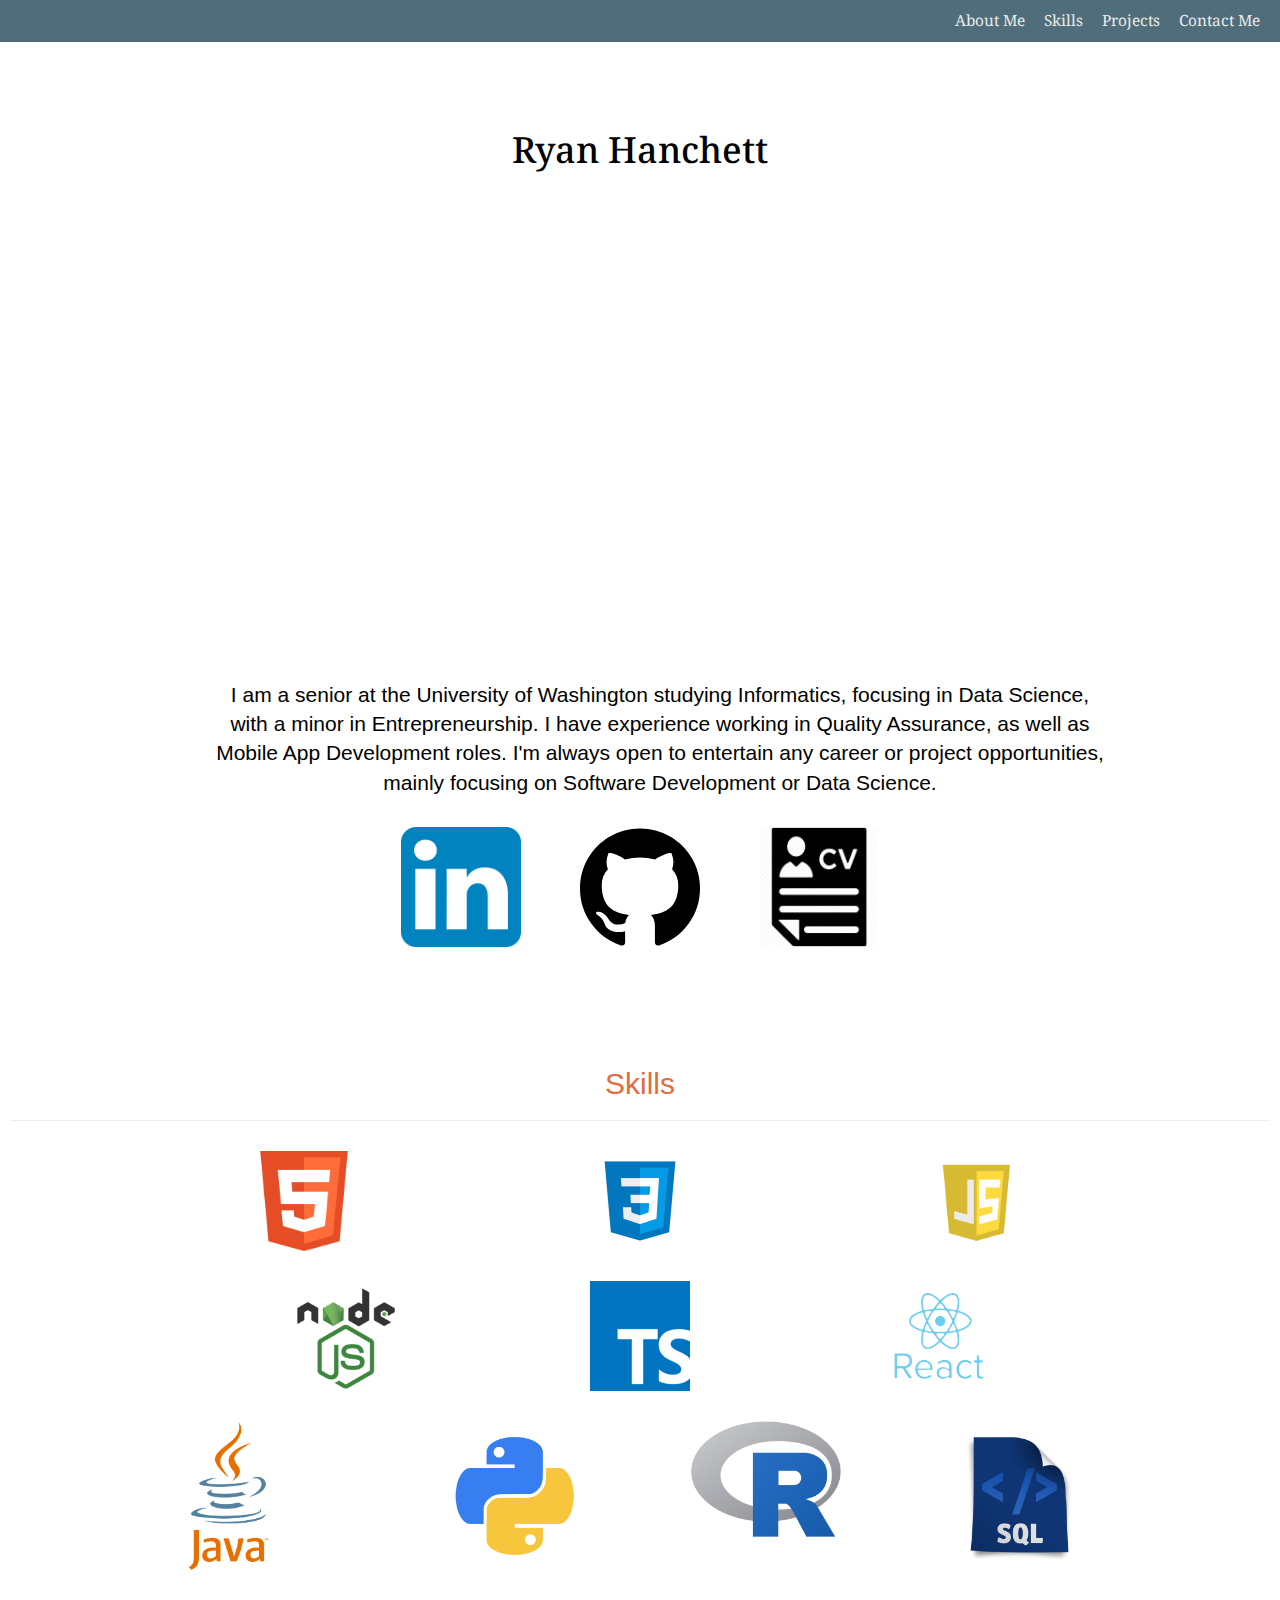
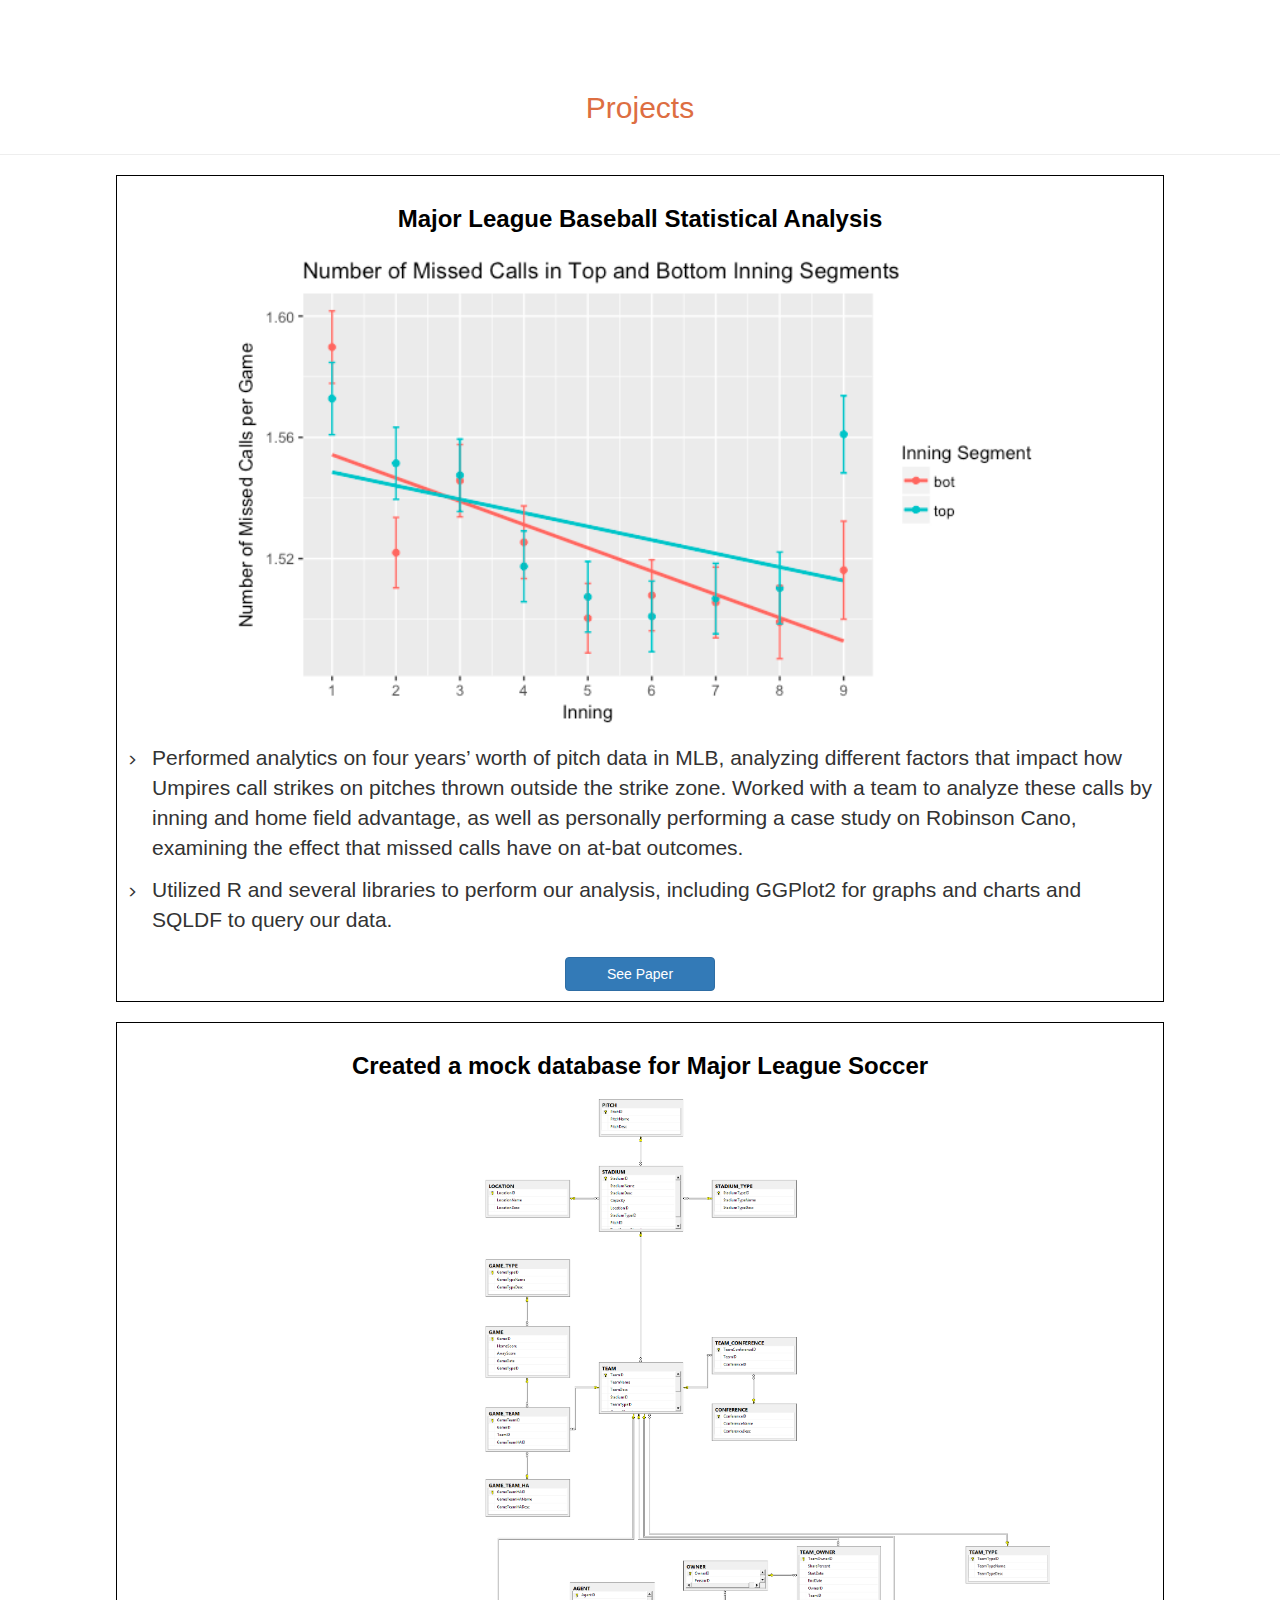
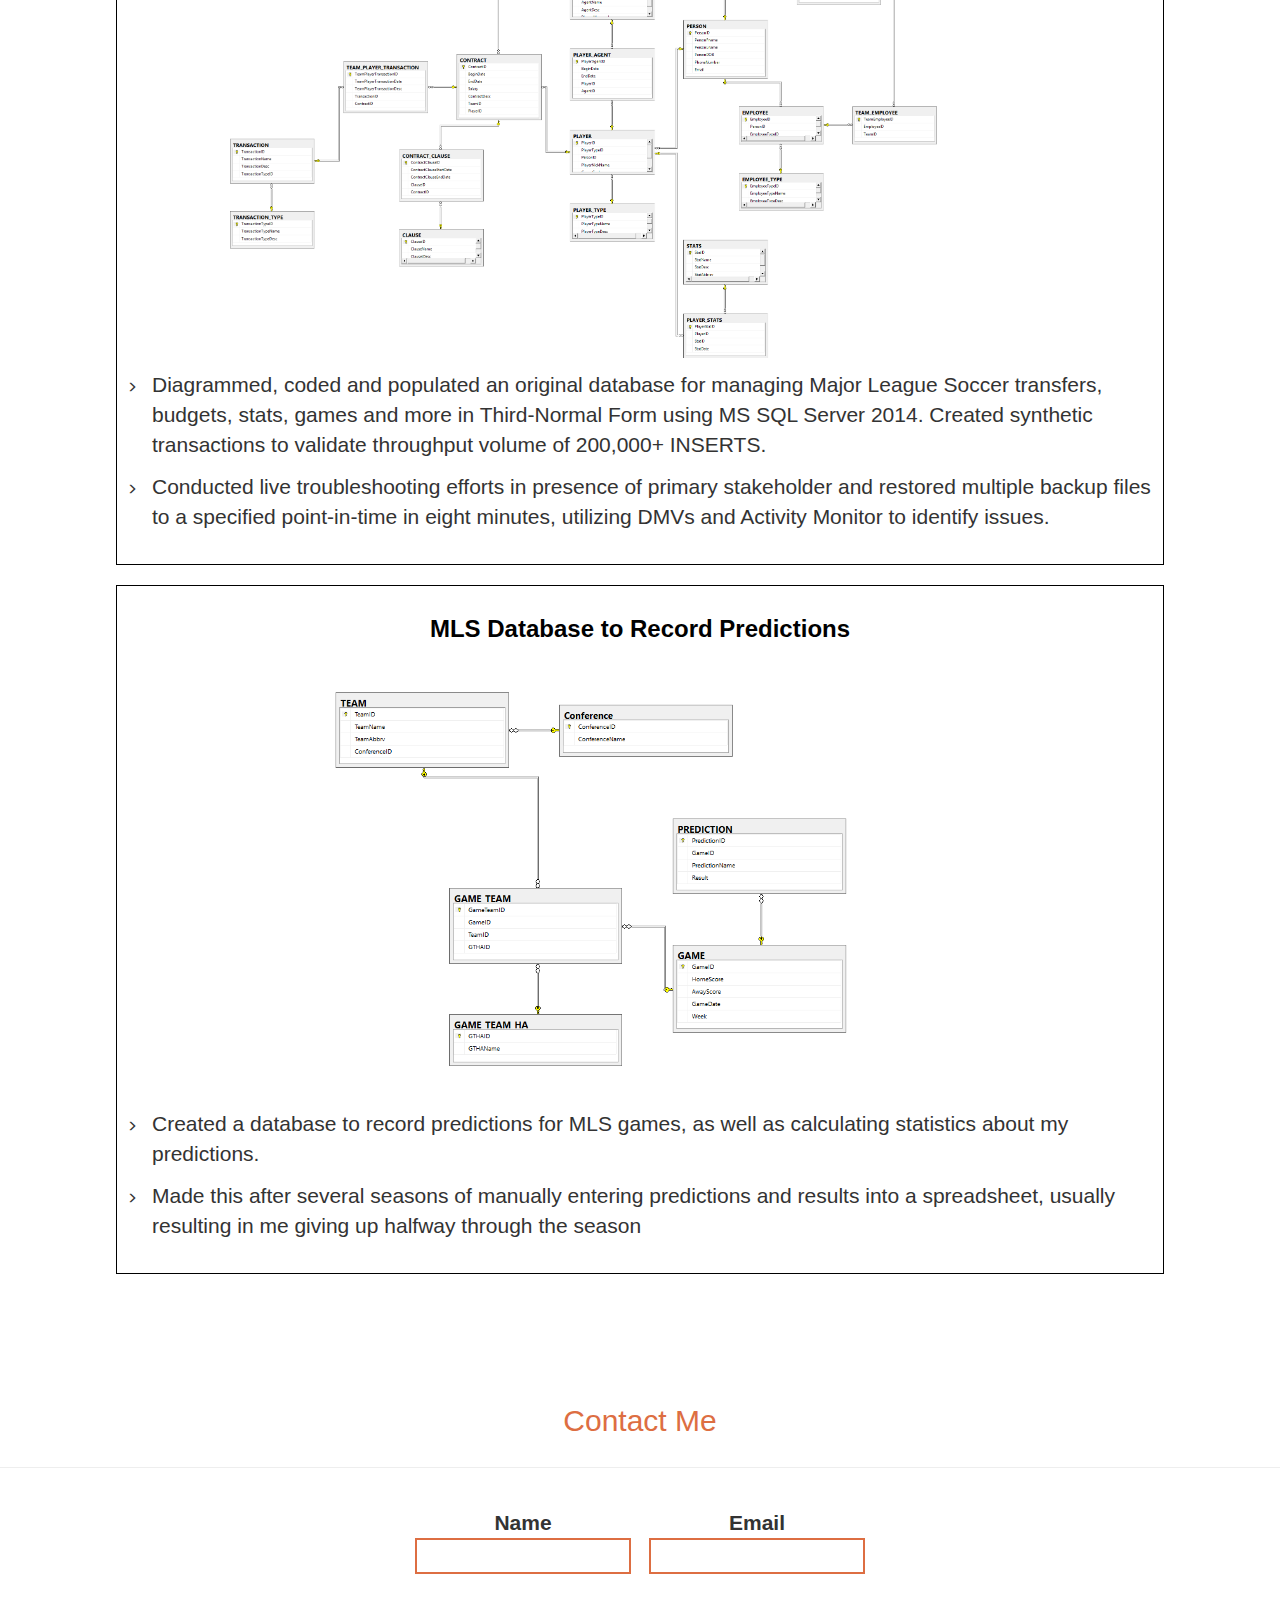
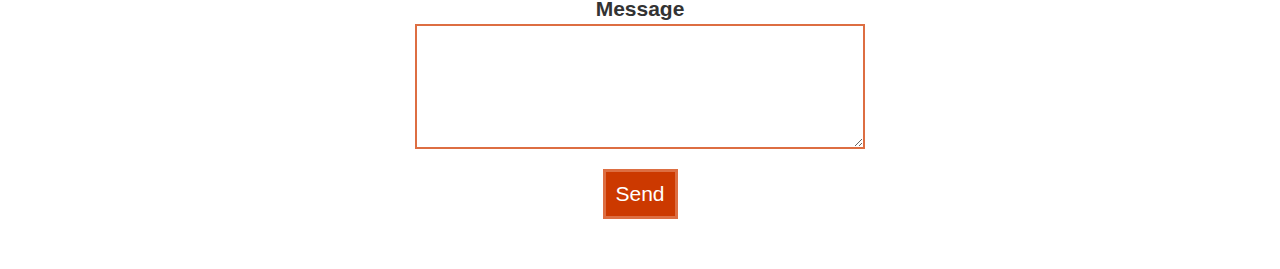
==== index.html @ 394079aa "Changes to pro-pic, bio section" ====
<html>

<head>
  <meta charset="UTF-8" />
  <title>Ryan Hanchett</title>
  <meta name="viewport" content="width=device-width, initial-scale=1.0" />
  <link href="https://fonts.googleapis.com/css?family=Droid+Serif" rel="stylesheet" />
  <link rel="stylesheet" href="https://maxcdn.bootstrapcdn.com/bootstrap/3.3.7/css/bootstrap.min.css" integrity="sha384-BVYiiSIFeK1dGmJRAkycuHAHRg32OmUcww7on3RYdg4Va+PmSTsz/K68vbdEjh4u"
    crossorigin="anonymous" />
  <link href="/css/main.css" rel="stylesheet" />
</head>
<header>
  <nav>
    <ul>
      <li> <a href="#about">About Me </a></li>
      <li> <a href="#skills">Skills</a></li>
      <li> <a href="#projects">Projects</a></li>
      <li> <a href="#contact">Contact Me</a></li>
    </ul>
  </nav>
  <div class="header-container">
    <div class="content-container">
      <h1 id="about">Ryan Hanchett</h1>
    </div>
  </div>
</header>
<main>
  <div class="about">
    <div class="row">
      <div class="pro-image"></div>
      <p class="col-md-12">I am a senior at the University of Washington studying Informatics, focusing in Data Science, with a minor in Entrepreneurship.
        I have experience working in Quality Assurance, as well as Mobile App Development roles. I'm always open to entertain
        any career or project opportunities, mainly focusing on Software Development or Data Science. </p>
    </div>
    <div class="row outsideLinks">
      <a class="col-md-4" href="https://www.linkedin.com/in/hanchettr/" target="_blank">
        <div class="linkedIn"></div>
      </a>
      <a class="col-md-4" href="https://github.com/hanchett" target="_blank">
        <div class="github"></div>
      </a>
      <a class="col-md-4" href="https://drive.google.com/file/d/0B9O9sFZvS2nPdkx3X0I3SkE3Nm8/view" target="_blank">
        <div class="resume"></div>
      </a>
    </div>
  </div>
  <div class="skills" id="skills">
    <h2>Skills
      <hr/>
      <div class="first-row row">
        <div class="col-sm-4">
          <div id="html"></div>
        </div>
        <div class="col-sm-4">
          <div id="css"></div>
        </div>
        <div class="col-sm-4">
          <div id="js"></div>
        </div>
      </div>
      <div class="second-row row">
        <div class="col-sm-4">
          <div id="node"></div>
        </div>
        <div class="col-sm-4">
          <div id="ts"></div>
        </div>
        <div class="col-sm-4">
          <div id="react"></div>
        </div>
      </div>
      <div class="third-row row">
        <div class="col-sm-3">
          <div id="java"></div>
        </div>
        <div class="col-sm-3">
          <div id="python"></div>
        </div>
        <div class="col-sm-3">
          <div id="r"></div>
        </div>
        <div class="col-sm-3">
          <div id="sql"></div>
        </div>
      </div>
    </h2>
  </div>
  <div class="projects row" id="projects">
    <h2>Projects</h2>
    <hr/>
    <div class="mlb">
      <div class="contain-project">
        <h3 class="project-title">Major League Baseball Statistical Analysis</h3><img class="project-image" src="/img/mlb-graph.png" alt="Example Statistical Graph From MLB Project"
        />
        <ul class="project-summary">
          <li> Performed analytics on four years’ worth of pitch data in MLB, analyzing different factors that impact how Umpires
            call strikes on pitches thrown outside the strike zone. Worked with a team to analyze these calls by inning and
            home field advantage, as well as personally performing a case study on Robinson Cano, examining the effect that
            missed calls have on at-bat outcomes. </li>
          <li>Utilized R and several libraries to perform our analysis, including GGPlot2 for graphs and charts and SQLDF to
            query our data.</li>
        </ul><a class="project-btn btn btn-primary" href="https://drive.google.com/open?id=1D5yIFxl8Uy4kJZvWR33M9o-DzJ5fe2kNoCt1eK9PqRI"
          target="_blank">See Paper</a>
      </div>
    </div>
    <div class="mls">
      <div class="contain-project">
        <h3 class="project-title">Created a mock database for Major League Soccer</h3><img class="project-image" src="/img/MLS-ERD.png" alt="ERD For MLS Project"
        />
        <ul class="project-summary">
          <li>Diagrammed, coded and populated an original database for managing Major League Soccer transfers, budgets, stats,
            games and more in Third-Normal Form using MS SQL Server 2014. Created synthetic transactions to validate throughput
            volume of 200,000+ INSERTS.</li>
          <li>Conducted live troubleshooting efforts in presence of primary stakeholder and restored multiple backup files to
            a specified point-in-time in eight minutes, utilizing DMVs and Activity Monitor to identify issues.</li>
        </ul>
      </div>
    </div>
    <div class="predictions">
      <div class="contain-project">
        <h3 class="project-title">MLS Database to Record Predictions </h3><img class="project-image" src="/img/prediction.png" alt="ERD For Predictions DB"
        />
        <ul class="project-summary">
          <li>Created a database to record predictions for MLS games, as well as calculating statistics about my predictions.</li>
          <li>Made this after several seasons of manually entering predictions and results into a spreadsheet, usually resulting
            in me giving up halfway through the season </li>
        </ul>
      </div>
    </div>
  </div>
  <div class="contact row" id="contact">
    <h2>Contact Me</h2>
    <hr/>
    <form action="https://formspree.io/hanchett_ryan@yahoo.com" method="POST">
      <div class="contact-info">
        <label><span>Name</span>
            <input type="text" name="name"/>
          </label>
        <label><span>Email </span>
            <input type="email" name="email"/>
          </label>
      </div>
      <label> <span>Message </span>
          <textarea name="message"></textarea>
        </label>
      <input class="input-button" type="submit" value="Send" />
    </form>
  </div>
</main>

</html>
---- css/main.css ----
header {
  font-size: 1em;
  font-family: 'Droid Serif', serif;
  color: black; }
  header nav {
    background-color: #4f6d7a;
    position: fixed;
    top: 0;
    width: 100%;
    z-index: 1000; }
    header nav ul {
      float: right;
      padding: 10px;
      margin-bottom: 0; }
      header nav ul li {
        display: inline;
        padding-right: 5px; }
        header nav ul li a {
          text-decoration: none;
          color: #EAEAEA;
          margin: 5px;
          font-size: 1.1em; }
      header nav ul li:hover {
        color: #CCC; }
    @media screen and (max-width: 440px) {
      header nav {
        display: none; } }
  header .header-container {
    text-align: center;
    font-size: 1.5em;
    padding-top: 10px;
    margin-top: 40px;
    margin-bottom: -20px; }
    header .header-container .content-container {
      margin: 0 auto;
      padding: 20px; }
      header .header-container .content-container h1 {
        padding-top: 40px; }

main {
  font-size: 1.5em; }
  main .about {
    text-align: center;
    margin-left: 15%;
    margin-right: 15%;
    line-height: 1.4em;
    color: #dd6e42; }
    main .about p {
      margin-top: 10px;
      margin-left: 20px;
      color: black;
      font-weight: 100; }
    main .about .pro-image {
      height: 50%;
      max-width: 300px;
      background-image: url(../img/profile.jpg);
      background-size: cover;
      border-radius: 50%;
      margin: 20px auto; }
    main .about .outsideLinks {
      width: 60%;
      margin: 10px auto;
      text-align: center; }
      @media screen and (max-width: 700px) {
        main .about .outsideLinks {
          width: 100%; } }
      main .about .outsideLinks a {
        text-decoration: none; }
    main .about .linkedIn {
      background-image: url(../img/linkedin.png);
      background-size: cover;
      height: 120px;
      max-width: 120px;
      margin: 10px auto; }
    main .about .github {
      background-image: url(../img/github.svg);
      background-size: cover;
      height: 120px;
      max-width: 120px;
      margin: 10px auto; }
    main .about .resume {
      background-image: url(../img/resume.png);
      background-size: cover;
      height: 120px;
      max-width: 120px;
      margin: 10px auto; }
  main .skills {
    text-align: center;
    margin-top: 40px;
    padding-top: 40px; }
    main .skills .first-row {
      width: 80%;
      margin: 10px auto; }
      main .skills .first-row #js, main .skills .first-row #html, main .skills .first-row #css {
        background-size: cover;
        height: 100px;
        max-width: 100px;
        margin: 10px auto; }
      main .skills .first-row #js {
        background-image: url("../img/JavaScript.jpg"); }
      main .skills .first-row #html {
        background-image: url("../img/html.png"); }
      main .skills .first-row #css {
        background-image: url("../img/css.png"); }
    main .skills .second-row {
      width: 70%;
      margin: 10px auto; }
      main .skills .second-row #node, main .skills .second-row #ts, main .skills .second-row #react {
        background-size: cover;
        height: 110px;
        max-width: 100px;
        margin: 10px auto; }
      main .skills .second-row #node {
        background-image: url("../img/node.png"); }
      main .skills .second-row #ts {
        background-image: url("../img/TypeScript.png"); }
      main .skills .second-row #react {
        background-image: url("../img/react.png"); }
    main .skills .third-row {
      width: 80%;
      margin: 10px auto; }
      main .skills .third-row #java, main .skills .third-row #python, main .skills .third-row #r, main .skills .third-row #sql {
        background-size: contain;
        background-repeat: no-repeat;
        height: 150px;
        max-width: 150px;
        margin: 10px auto; }
      main .skills .third-row #java {
        background-image: url("../img/java-icon.png"); }
      main .skills .third-row #python {
        background-image: url("../img/python.ico"); }
      main .skills .third-row #r {
        background-image: url("../img/R_logo.png"); }
      main .skills .third-row #sql {
        background-image: url("../img/sql.png"); }
    @media screen and (max-width: 776px) {
      main .skills {
        display: none; } }
  main .projects {
    text-align: center;
    padding-top: 40px; }
    main .projects .contain-project {
      text-align: center;
      margin: 0 10% 0 10%;
      border: 1px solid black;
      padding: 10px;
      margin-bottom: 20px; }
      main .projects .contain-project .project-image {
        width: 100%;
        padding: 0 10%;
        margin-top: 10px; }
      main .projects .contain-project .project-title {
        color: black;
        font-weight: 700;
        text-align: center; }
      main .projects .contain-project .project-btn {
        width: 150px; }
      main .projects .contain-project .project-summary {
        border-collapse: separate;
        border-spacing: 0px 12px;
        text-align: left;
        padding: 0; }
        main .projects .contain-project .project-summary li {
          list-style: none;
          display: table-row;
          line-spacing: 1.5em; }
        main .projects .contain-project .project-summary li:before {
          padding-right: 15px;
          content: "\e258";
          font-family: 'Glyphicons Halflings';
          font-style: normal;
          font-size: 10px;
          display: table-cell; }
  main .contact {
    text-align: center;
    padding-top: 80px; }
    main .contact hr {
      margin-bottom: 40px; }
    main .contact form {
      max-width: 450;
      width: 80%;
      margin: 0 auto 50px; }
      main .contact form input, main .contact form textarea {
        border: 2px solid #dd6e42;
        width: 100%;
        box-sizing: border-box; }
      main .contact form textarea {
        height: 125px; }
      main .contact form .contact-info label {
        width: 50%;
        float: left;
        box-sizing: border-box; }
      main .contact form .contact-info label:nth-child(1) {
        padding-right: 2%; }
      main .contact form .contact-info label:nth-child(2) {
        padding-left: 2%; }
      main .contact form label {
        display: block;
        margin-bottom: 20px; }
        main .contact form label span {
          display: block; }
      main .contact form .input-button {
        height: 50px;
        width: 75px;
        border-width: 3px;
        background-color: #CC3900;
        color: white; }
  main h2 {
    margin: 20px 0 20px 0;
    padding: 10px;
    color: #dd6e42; }
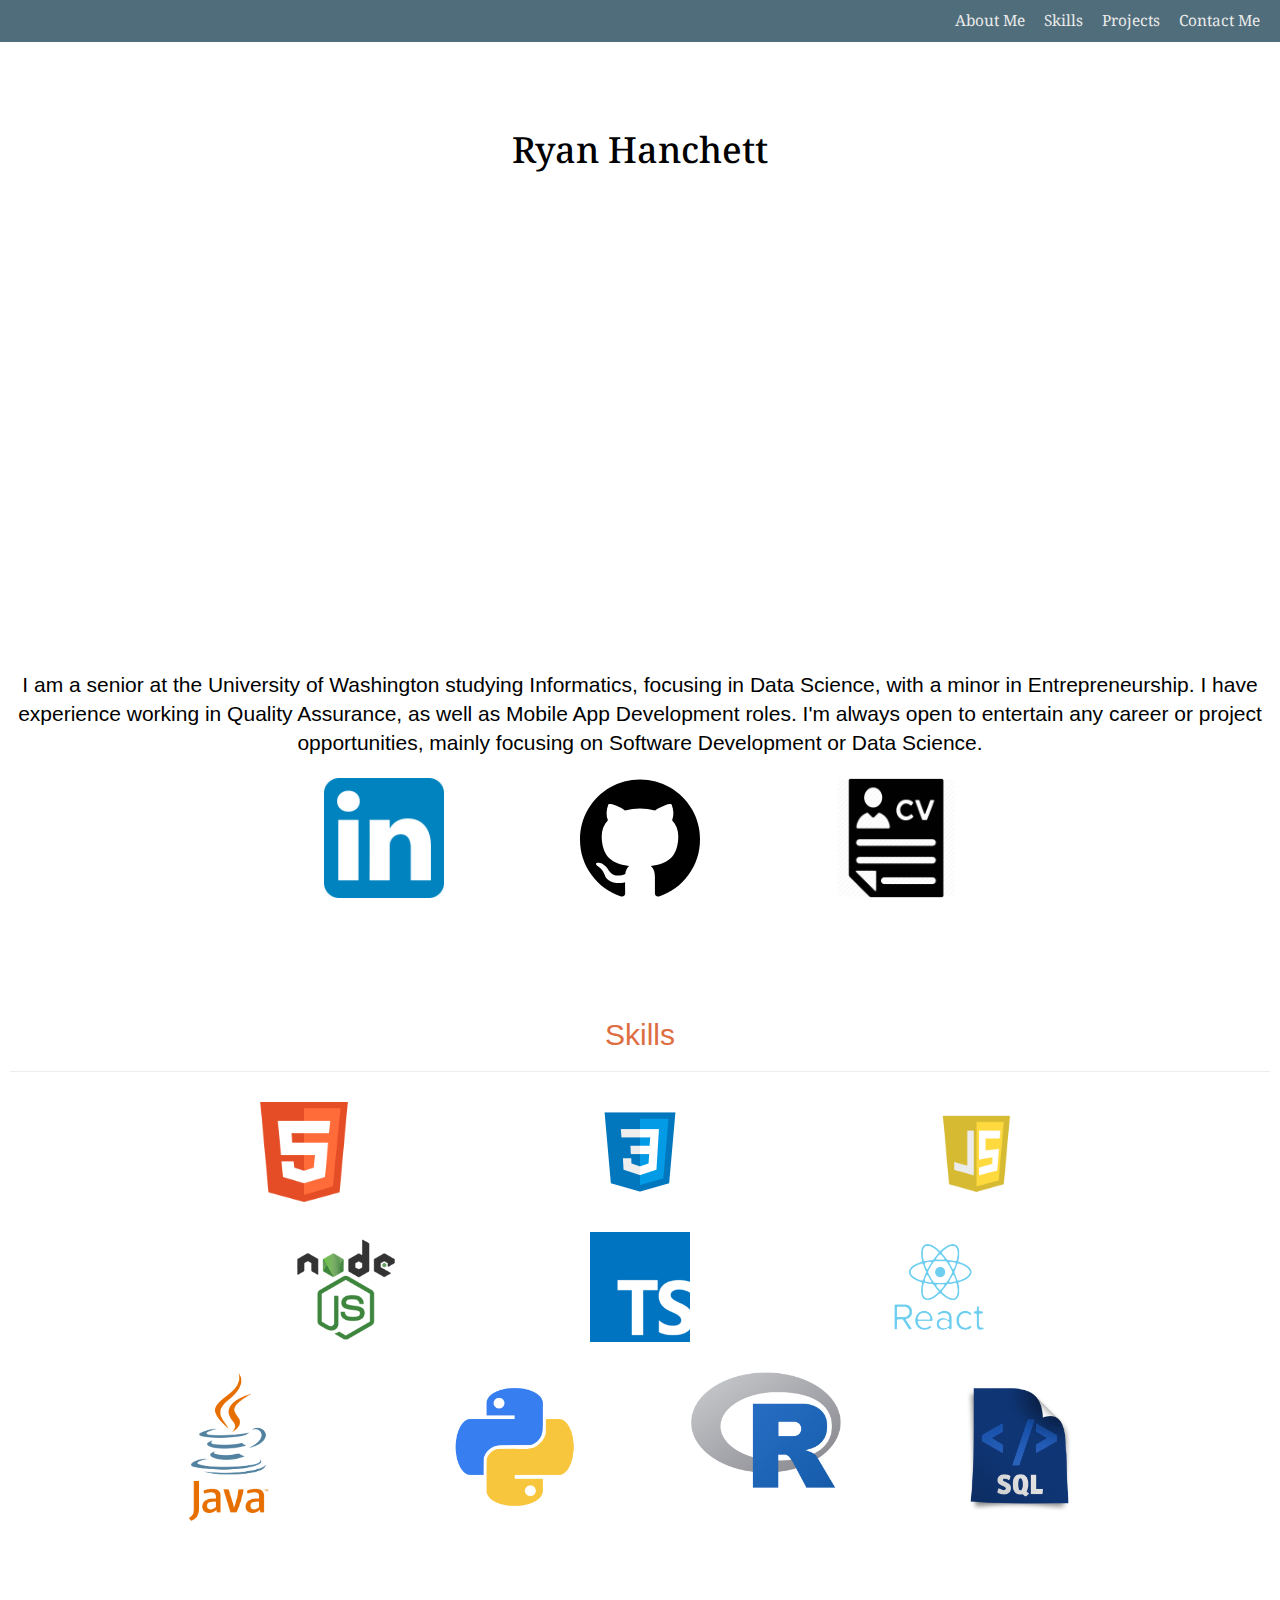
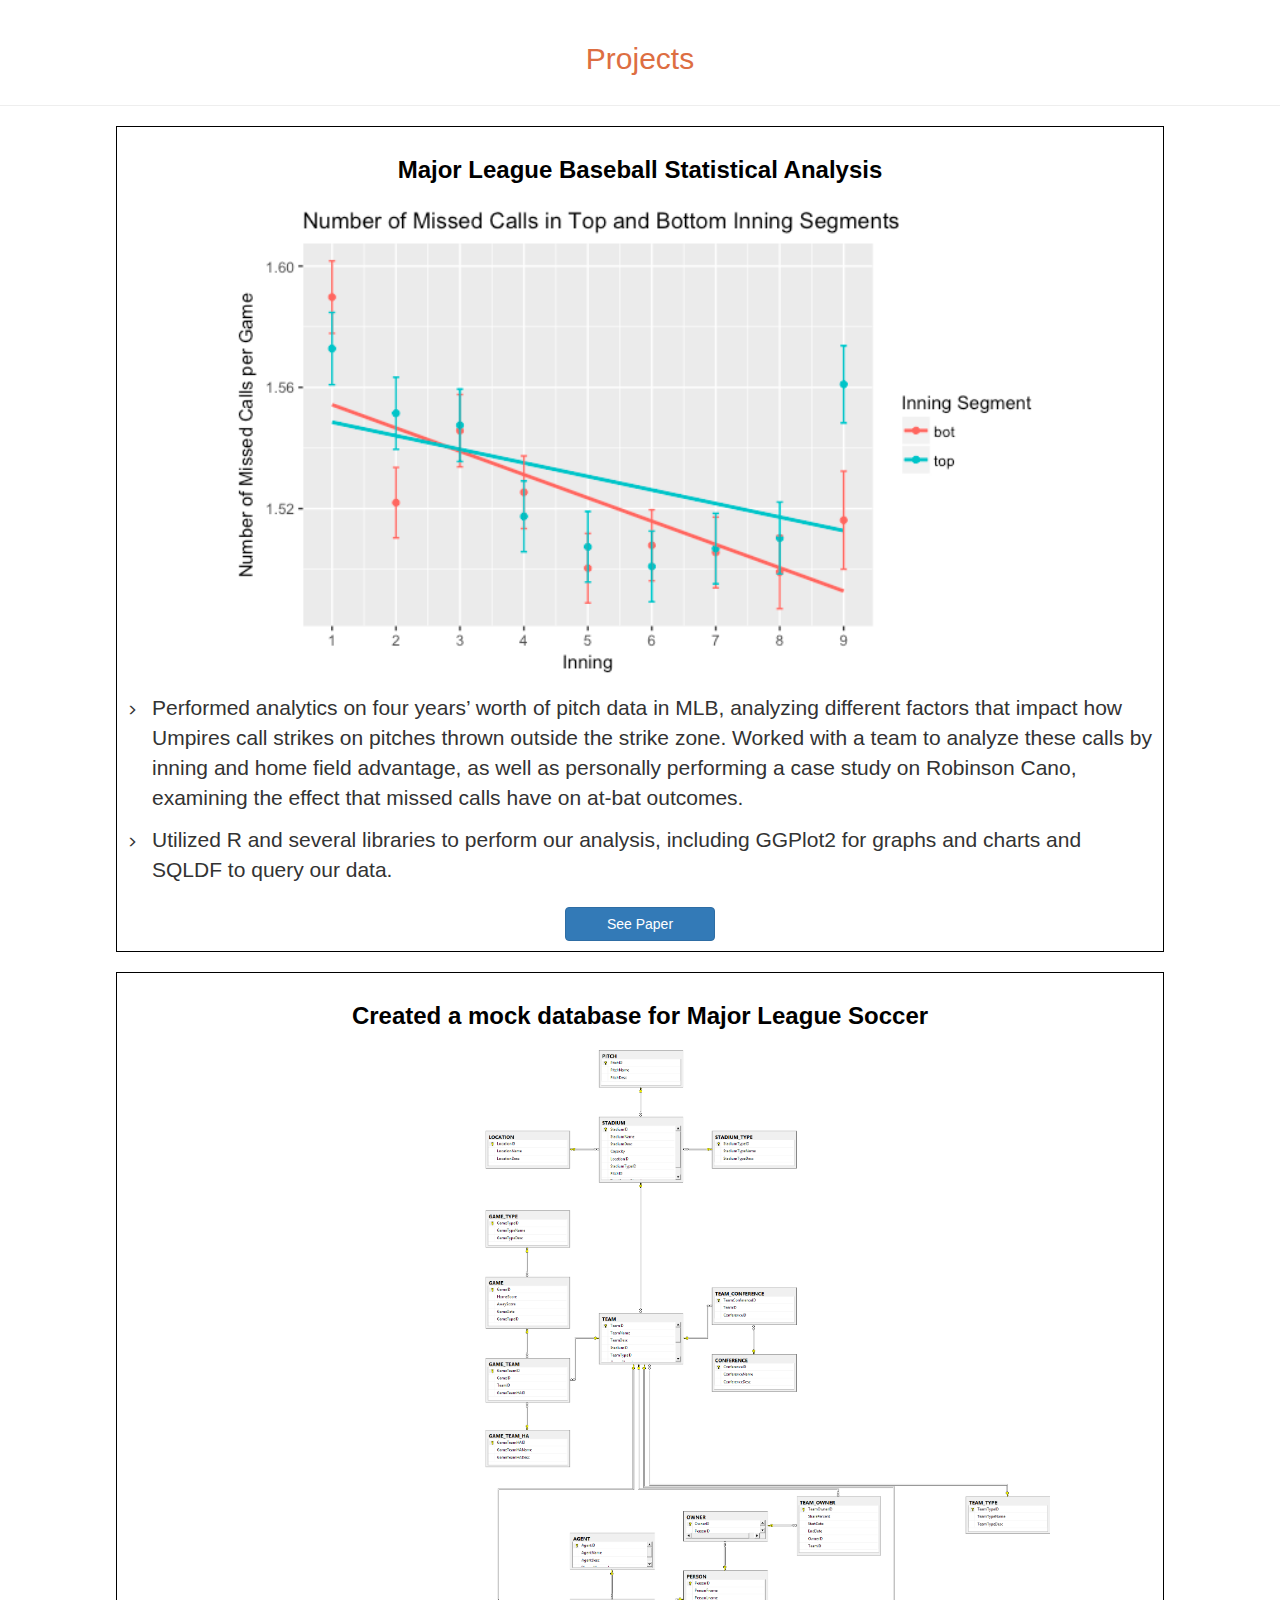
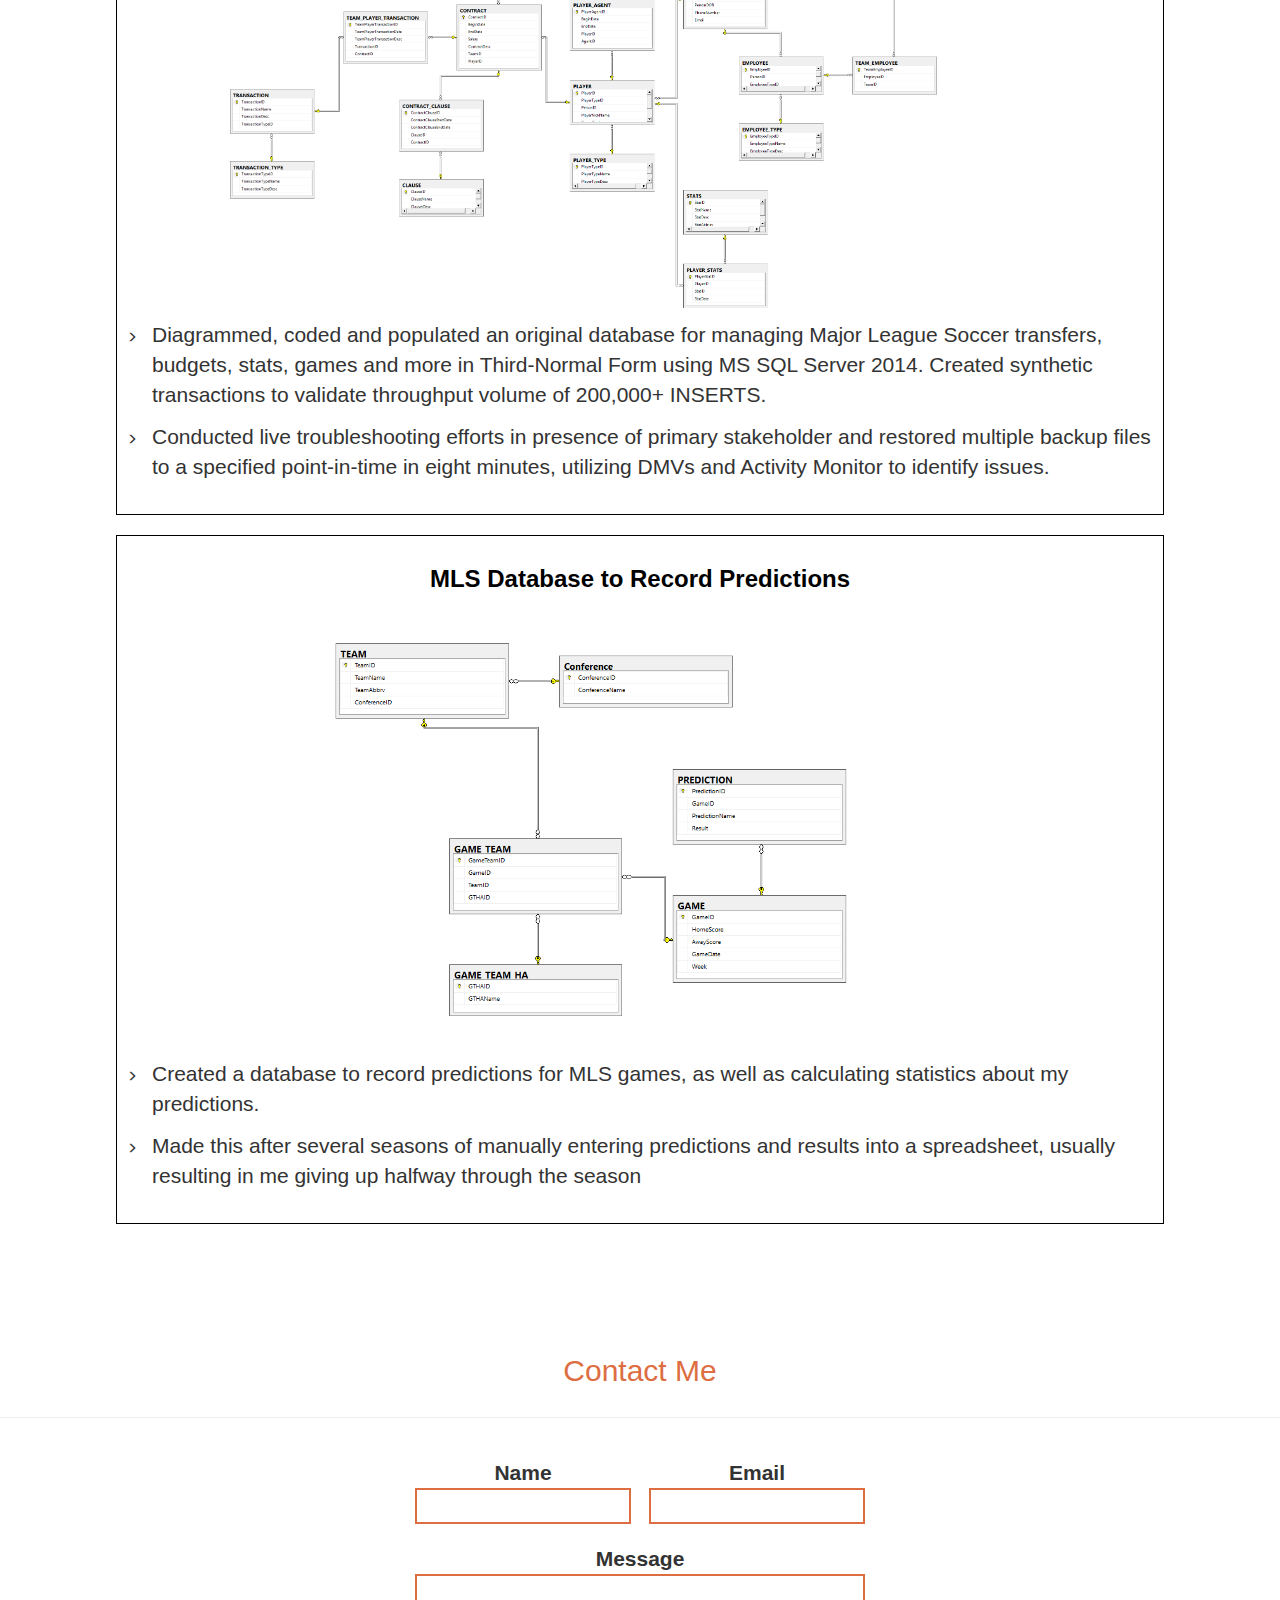
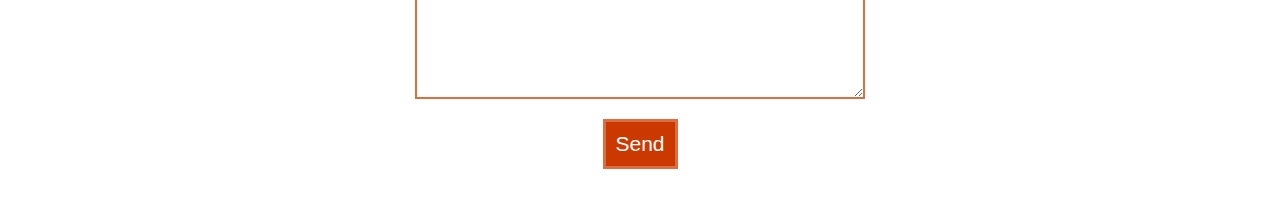
==== commit fa70bf77: "Changing bio padding" ====
--- a/index.html
+++ b/index.html
@@ -28,7 +28,7 @@
   <div class="about">
     <div class="row">
       <div class="pro-image"></div>
-      <p class="col-md-12">I am a senior at the University of Washington studying Informatics, focusing in Data Science, with a minor in Entrepreneurship.
+      <p>I am a senior at the University of Washington studying Informatics, focusing in Data Science, with a minor in Entrepreneurship.
         I have experience working in Quality Assurance, as well as Mobile App Development roles. I'm always open to entertain
         any career or project opportunities, mainly focusing on Software Development or Data Science. </p>
     </div>
--- a/css/main.css
+++ b/css/main.css
@@ -41,15 +41,11 @@
   font-size: 1.5em; }
   main .about {
     text-align: center;
-    margin-left: 15%;
-    margin-right: 15%;
     line-height: 1.4em;
     color: #dd6e42; }
     main .about p {
-      margin-top: 10px;
-      margin-left: 20px;
-      color: black;
-      font-weight: 100; }
+      color: black; 
+      margin: 10px auto 0 auto; }
     main .about .pro-image {
       height: 50%;
       max-width: 300px;
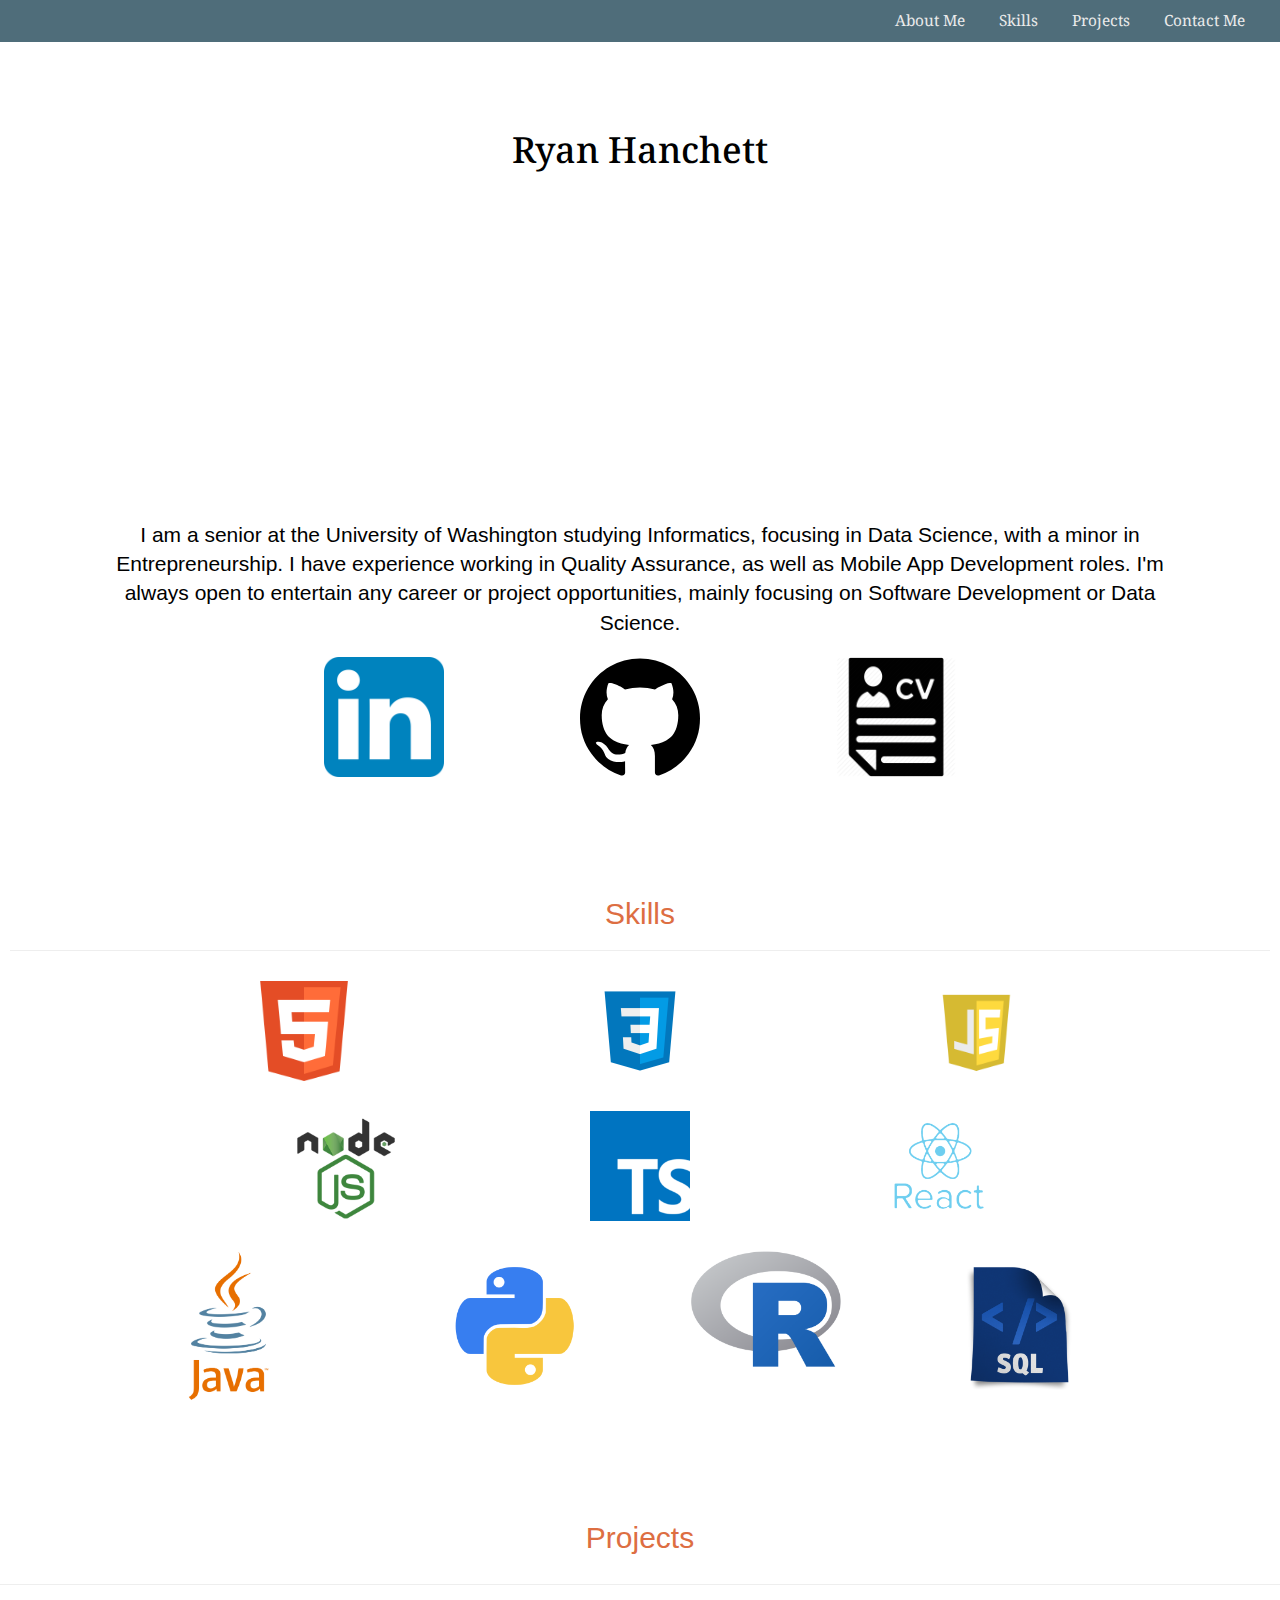
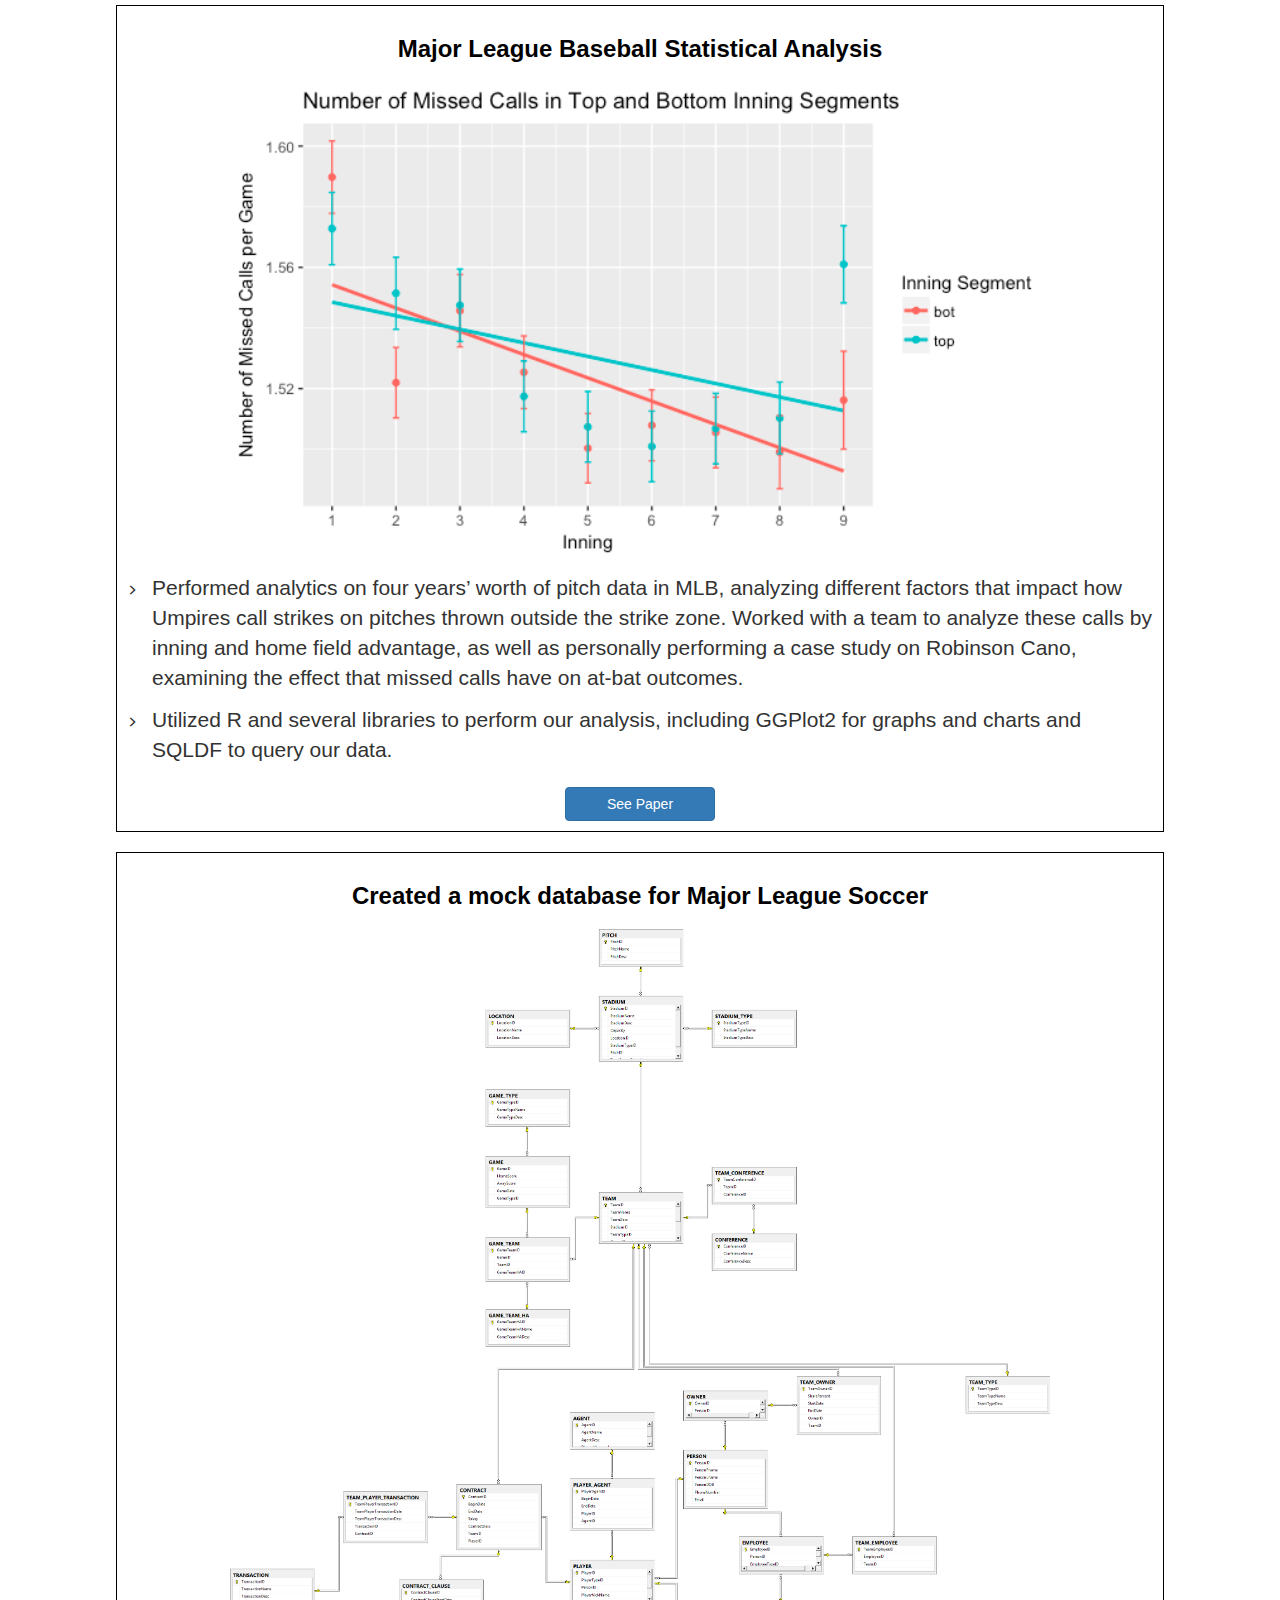
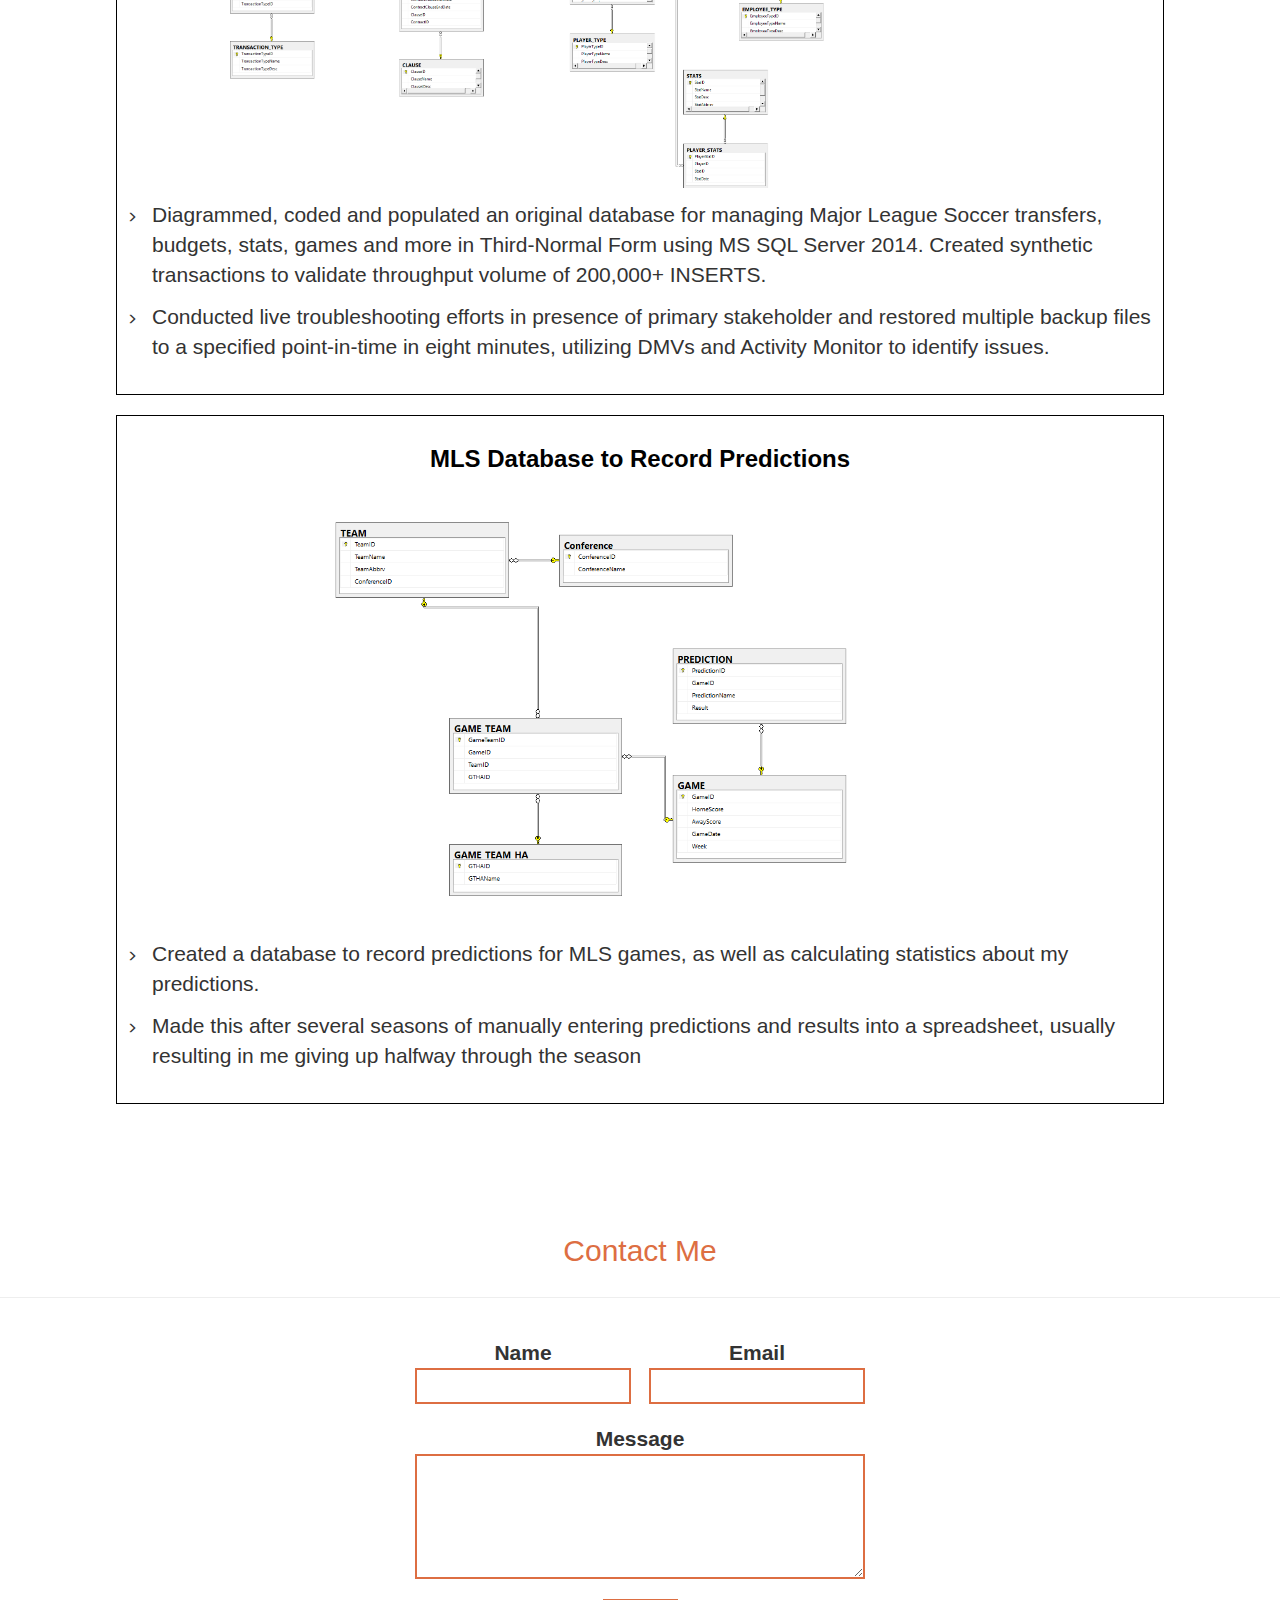
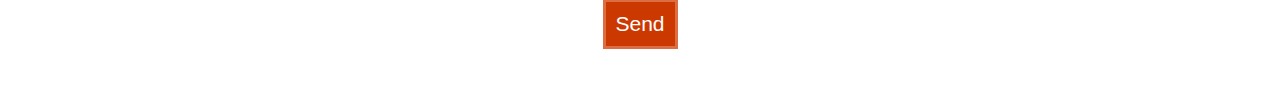
==== commit 15935088: "Messing with nav bar" ====
--- a/index.html
+++ b/index.html
@@ -7,7 +7,7 @@
   <link href="https://fonts.googleapis.com/css?family=Droid+Serif" rel="stylesheet" />
   <link rel="stylesheet" href="https://maxcdn.bootstrapcdn.com/bootstrap/3.3.7/css/bootstrap.min.css" integrity="sha384-BVYiiSIFeK1dGmJRAkycuHAHRg32OmUcww7on3RYdg4Va+PmSTsz/K68vbdEjh4u"
     crossorigin="anonymous" />
-  <link href="/css/main.css" rel="stylesheet" />
+  <link href="./css/main.css" rel="stylesheet" />
 </head>
 <header>
   <nav>
@@ -90,7 +90,7 @@
     <hr/>
     <div class="mlb">
       <div class="contain-project">
-        <h3 class="project-title">Major League Baseball Statistical Analysis</h3><img class="project-image" src="/img/mlb-graph.png" alt="Example Statistical Graph From MLB Project"
+        <h3 class="project-title">Major League Baseball Statistical Analysis</h3><img class="project-image" src="./img/mlb-graph.png" alt="Example Statistical Graph From MLB Project"
         />
         <ul class="project-summary">
           <li> Performed analytics on four years’ worth of pitch data in MLB, analyzing different factors that impact how Umpires
@@ -105,7 +105,7 @@
     </div>
     <div class="mls">
       <div class="contain-project">
-        <h3 class="project-title">Created a mock database for Major League Soccer</h3><img class="project-image" src="/img/MLS-ERD.png" alt="ERD For MLS Project"
+        <h3 class="project-title">Created a mock database for Major League Soccer</h3><img class="project-image" src="./img/MLS-ERD.png" alt="ERD For MLS Project"
         />
         <ul class="project-summary">
           <li>Diagrammed, coded and populated an original database for managing Major League Soccer transfers, budgets, stats,
@@ -118,7 +118,7 @@
     </div>
     <div class="predictions">
       <div class="contain-project">
-        <h3 class="project-title">MLS Database to Record Predictions </h3><img class="project-image" src="/img/prediction.png" alt="ERD For Predictions DB"
+        <h3 class="project-title">MLS Database to Record Predictions </h3><img class="project-image" src="./img/prediction.png" alt="ERD For Predictions DB"
         />
         <ul class="project-summary">
           <li>Created a database to record predictions for MLS games, as well as calculating statistics about my predictions.</li>
--- a/css/main.css
+++ b/css/main.css
@@ -14,7 +14,7 @@
       margin-bottom: 0; }
       header nav ul li {
         display: inline;
-        padding-right: 5px; }
+        padding-right: 20px; }
         header nav ul li a {
           text-decoration: none;
           color: #EAEAEA;
@@ -23,8 +23,10 @@
       header nav ul li:hover {
         color: #CCC; }
     @media screen and (max-width: 440px) {
-      header nav {
-        display: none; } }
+      header nav ul{
+        display: none; } 
+      
+      }
   header .header-container {
     text-align: center;
     font-size: 1.5em;
@@ -45,9 +47,10 @@
     color: #dd6e42; }
     main .about p {
       color: black; 
-      margin: 10px auto 0 auto; }
+      margin: 10px 10% 0; }
     main .about .pro-image {
-      height: 50%;
+      height: 300px;
+      width: auto;
       max-width: 300px;
       background-image: url(../img/profile.jpg);
       background-size: cover;
@@ -196,6 +199,7 @@
         main .contact form label span {
           display: block; }
       main .contact form .input-button {
+        text-align: center;
         height: 50px;
         width: 75px;
         border-width: 3px;
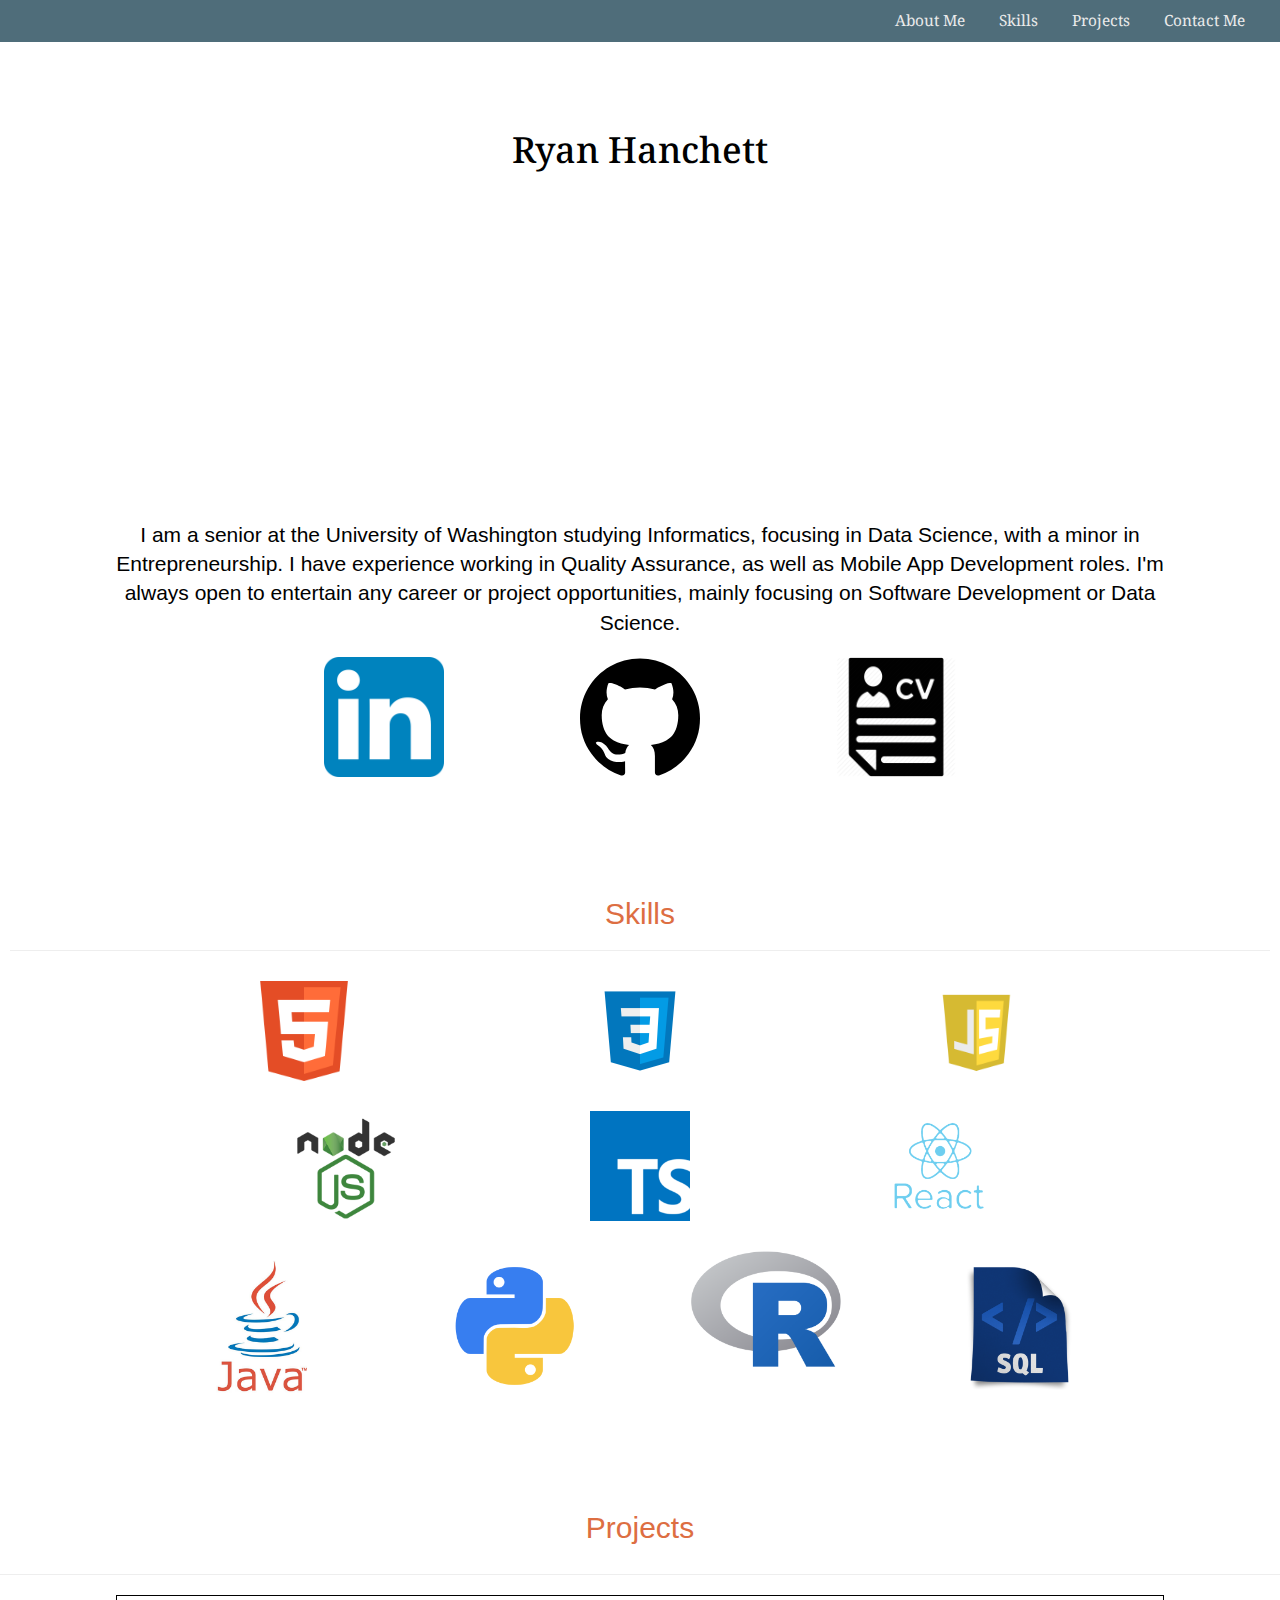
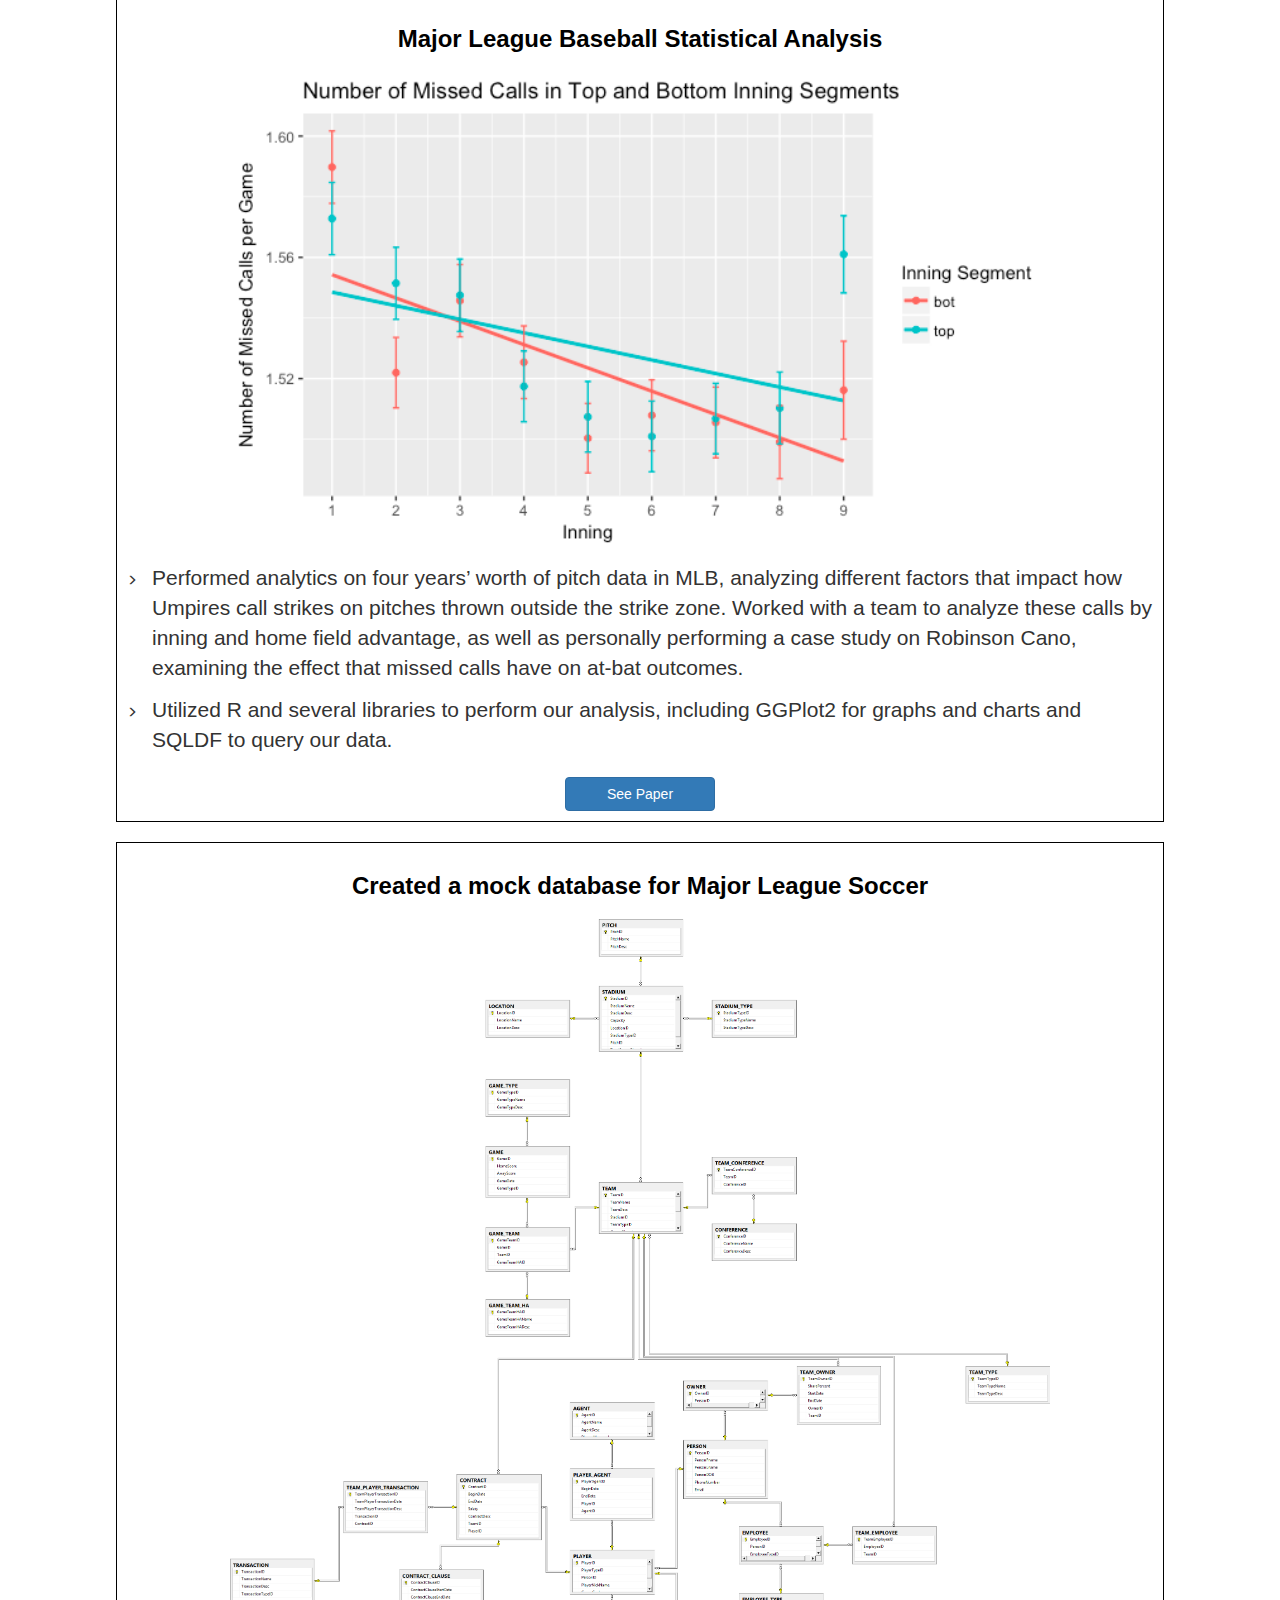
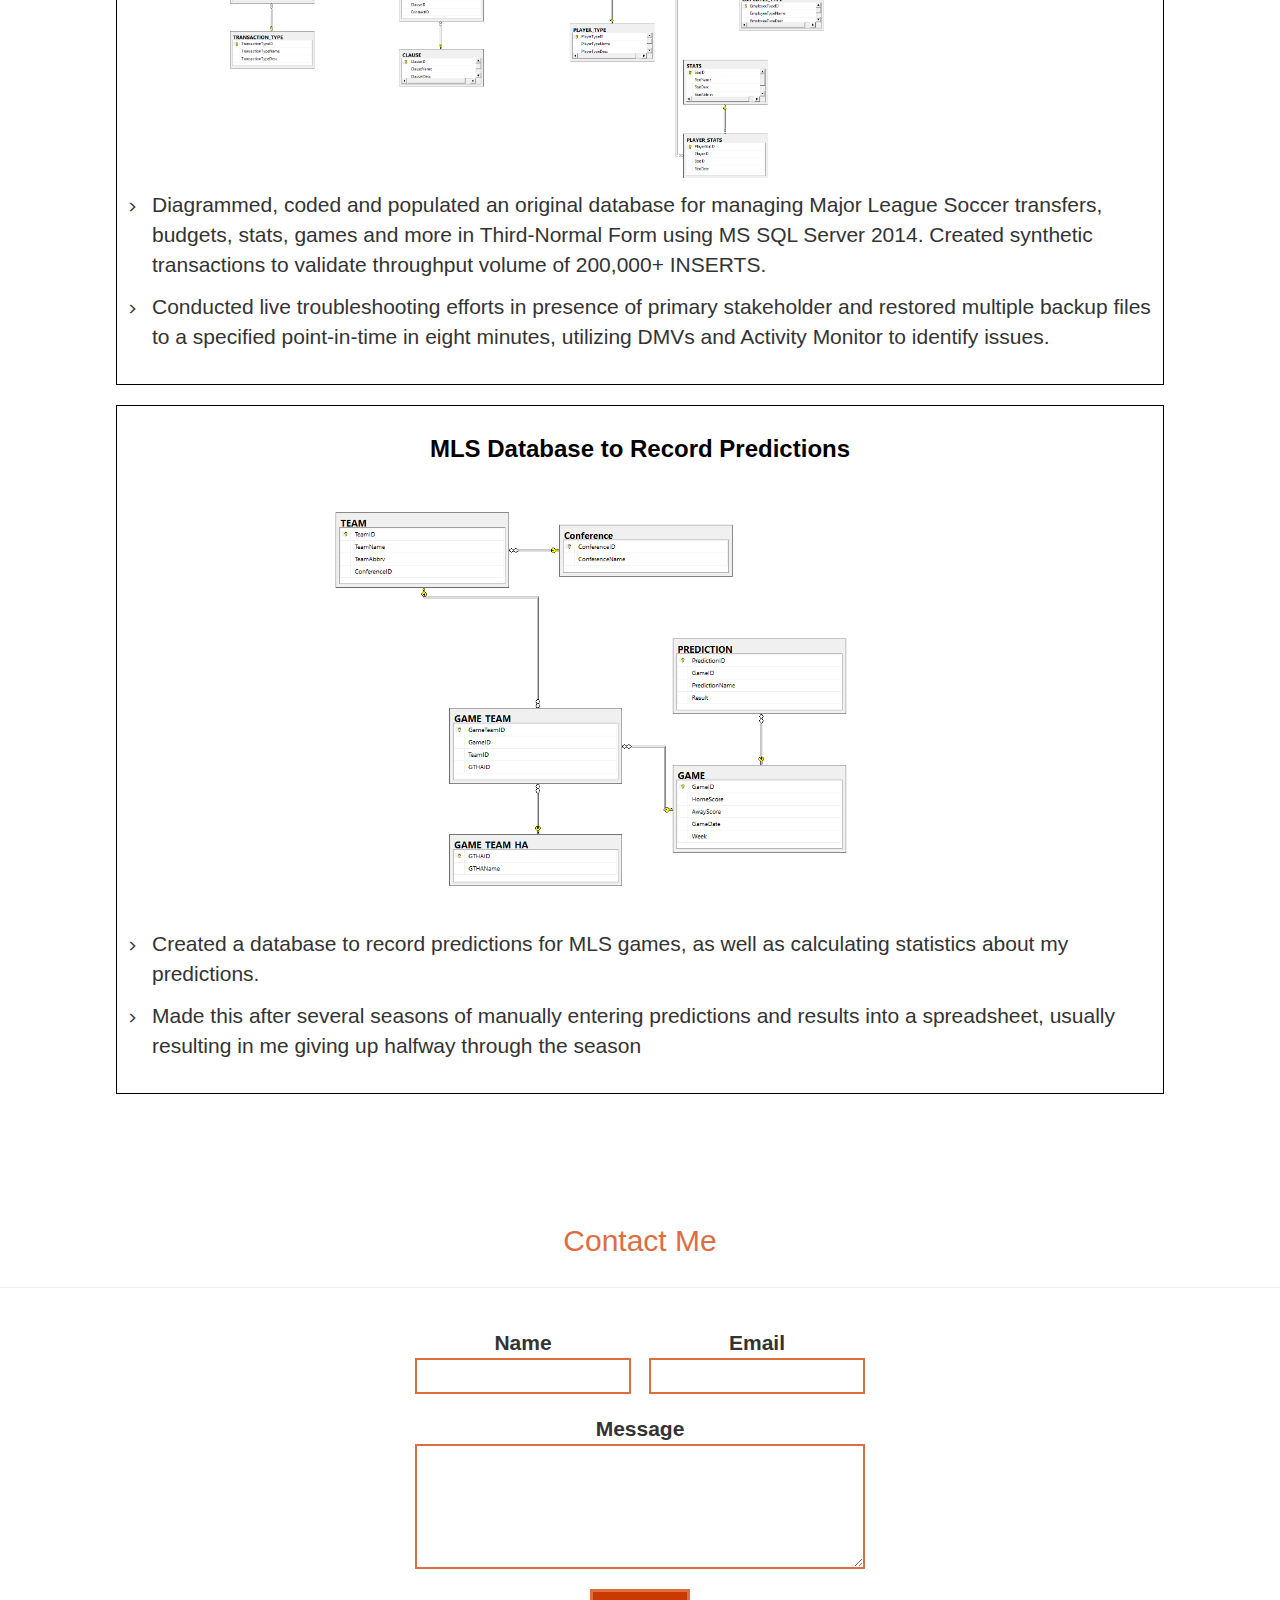
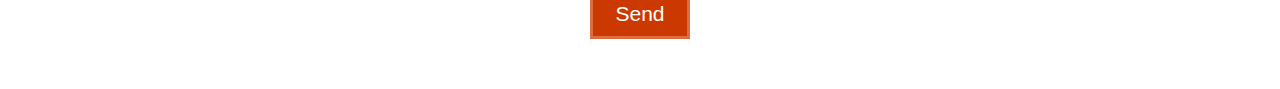
==== commit 050baf26: "Added links to skills per Johnny"s suggestion" ====
--- a/index.html
+++ b/index.html
@@ -48,40 +48,61 @@
     <h2>Skills
       <hr/>
       <div class="first-row row">
-        <div class="col-sm-4">
-          <div id="html"></div>
-        </div>
-        <div class="col-sm-4">
-          <div id="css"></div>
-        </div>
-        <div class="col-sm-4">
-          <div id="js"></div>
-        </div>
+        <a href="https://developer.mozilla.org/en-US/docs/Web/Guide/HTML/HTML5" target="_blank">
+          <div class="col-sm-4">
+            <div id="html"></div>
+          </div>
+        </a>
+        <a href="https://developer.mozilla.org/en-US/docs/Web/CSS/CSS3" target="_blank">
+          <div class="col-sm-4">
+            <div id="css"></div>
+          </div>
+        </a>
+        <a href="https://developer.mozilla.org/en-US/docs/Web/JavaScript" target="_blank">
+          <div class="col-sm-4">
+            <div id="js"></div>
+          </div>
+        </a>
       </div>
       <div class="second-row row">
-        <div class="col-sm-4">
-          <div id="node"></div>
-        </div>
-        <div class="col-sm-4">
-          <div id="ts"></div>
-        </div>
-        <div class="col-sm-4">
-          <div id="react"></div>
-        </div>
+        <a href="https://nodejs.org" target="_blank">
+          <div class="col-sm-4">
+            <div id="node"></div>
+          </div>
+        </a>
+        <a href="https://www.typescriptlang.org" target="_blank">
+          <div class="col-sm-4">
+            <div id="ts"></div>
+          </div>
+        </a>
+        <a href="https://reactjs.org/" target="_blank">
+          <div class="col-sm-4">
+            <div id="react"></div>
+          </div>
+        </a>
       </div>
       <div class="third-row row">
-        <div class="col-sm-3">
-          <div id="java"></div>
-        </div>
-        <div class="col-sm-3">
-          <div id="python"></div>
-        </div>
-        <div class="col-sm-3">
-          <div id="r"></div>
-        </div>
-        <div class="col-sm-3">
-          <div id="sql"></div>
-        </div>
+        <a href="https://java.com" target="_blank">
+          <div class="col-sm-3">
+            <div id="java"></div>
+          </div>
+        </a>
+        <a href="https://www.python.org/" target="_blank">
+          <div class="col-sm-3">
+            <div id="python"></div>
+          </div>
+        </a>
+        <a href="https://www.r-project.org" target="_blank">
+          <div class="col-sm-3">
+            <div id="r"></div>
+          </div>
+        </a>
+        <a href="https://developer.mozilla.org/en-US/docs/Glossary/SQL" target="_blank">
+          <div class="col-sm-3">
+            <div id="sql"></div>
+          </div>
+        </a>
+
       </div>
     </h2>
   </div>
--- a/css/main.css
+++ b/css/main.css
@@ -22,11 +22,6 @@
           font-size: 1.1em; }
       header nav ul li:hover {
         color: #CCC; }
-    @media screen and (max-width: 440px) {
-      header nav ul{
-        display: none; } 
-      
-      }
   header .header-container {
     text-align: center;
     font-size: 1.5em;
@@ -38,6 +33,14 @@
       padding: 20px; }
       header .header-container .content-container h1 {
         padding-top: 40px; }
+        @media screen and (max-width: 440px) {
+          header nav ul{
+            display: none; } 
+            header .header-container {
+              margin-top: 0; }
+            header .header-container .content-container h1 {
+              padding-top: 0; }
+          }
 
 main {
   font-size: 1.5em; }
@@ -62,7 +65,8 @@
       text-align: center; }
       @media screen and (max-width: 700px) {
         main .about .outsideLinks {
-          width: 100%; } }
+          width: 100%; 
+          margin-bottom: 0; } }
       main .about .outsideLinks a {
         text-decoration: none; }
     main .about .linkedIn {
@@ -123,7 +127,7 @@
         background-repeat: no-repeat;
         height: 150px;
         max-width: 150px;
-        margin: 10px auto; }
+        margin: 10px auto 0; }
       main .skills .third-row #java {
         background-image: url("../img/java-icon.png"); }
       main .skills .third-row #python {
@@ -134,7 +138,13 @@
         background-image: url("../img/sql.png"); }
     @media screen and (max-width: 776px) {
       main .skills {
-        display: none; } }
+        width: 100%; 
+        margin-top: -20px;
+        padding-top: 0; }
+      main .skills .second-row #react {
+        margin: 0 auto; }
+      main .skills .third-row #java {
+        margin: 0 auto; }}
   main .projects {
     text-align: center;
     padding-top: 40px; }
@@ -201,7 +211,7 @@
       main .contact form .input-button {
         text-align: center;
         height: 50px;
-        width: 75px;
+        width: 100px;
         border-width: 3px;
         background-color: #CC3900;
         color: white; }
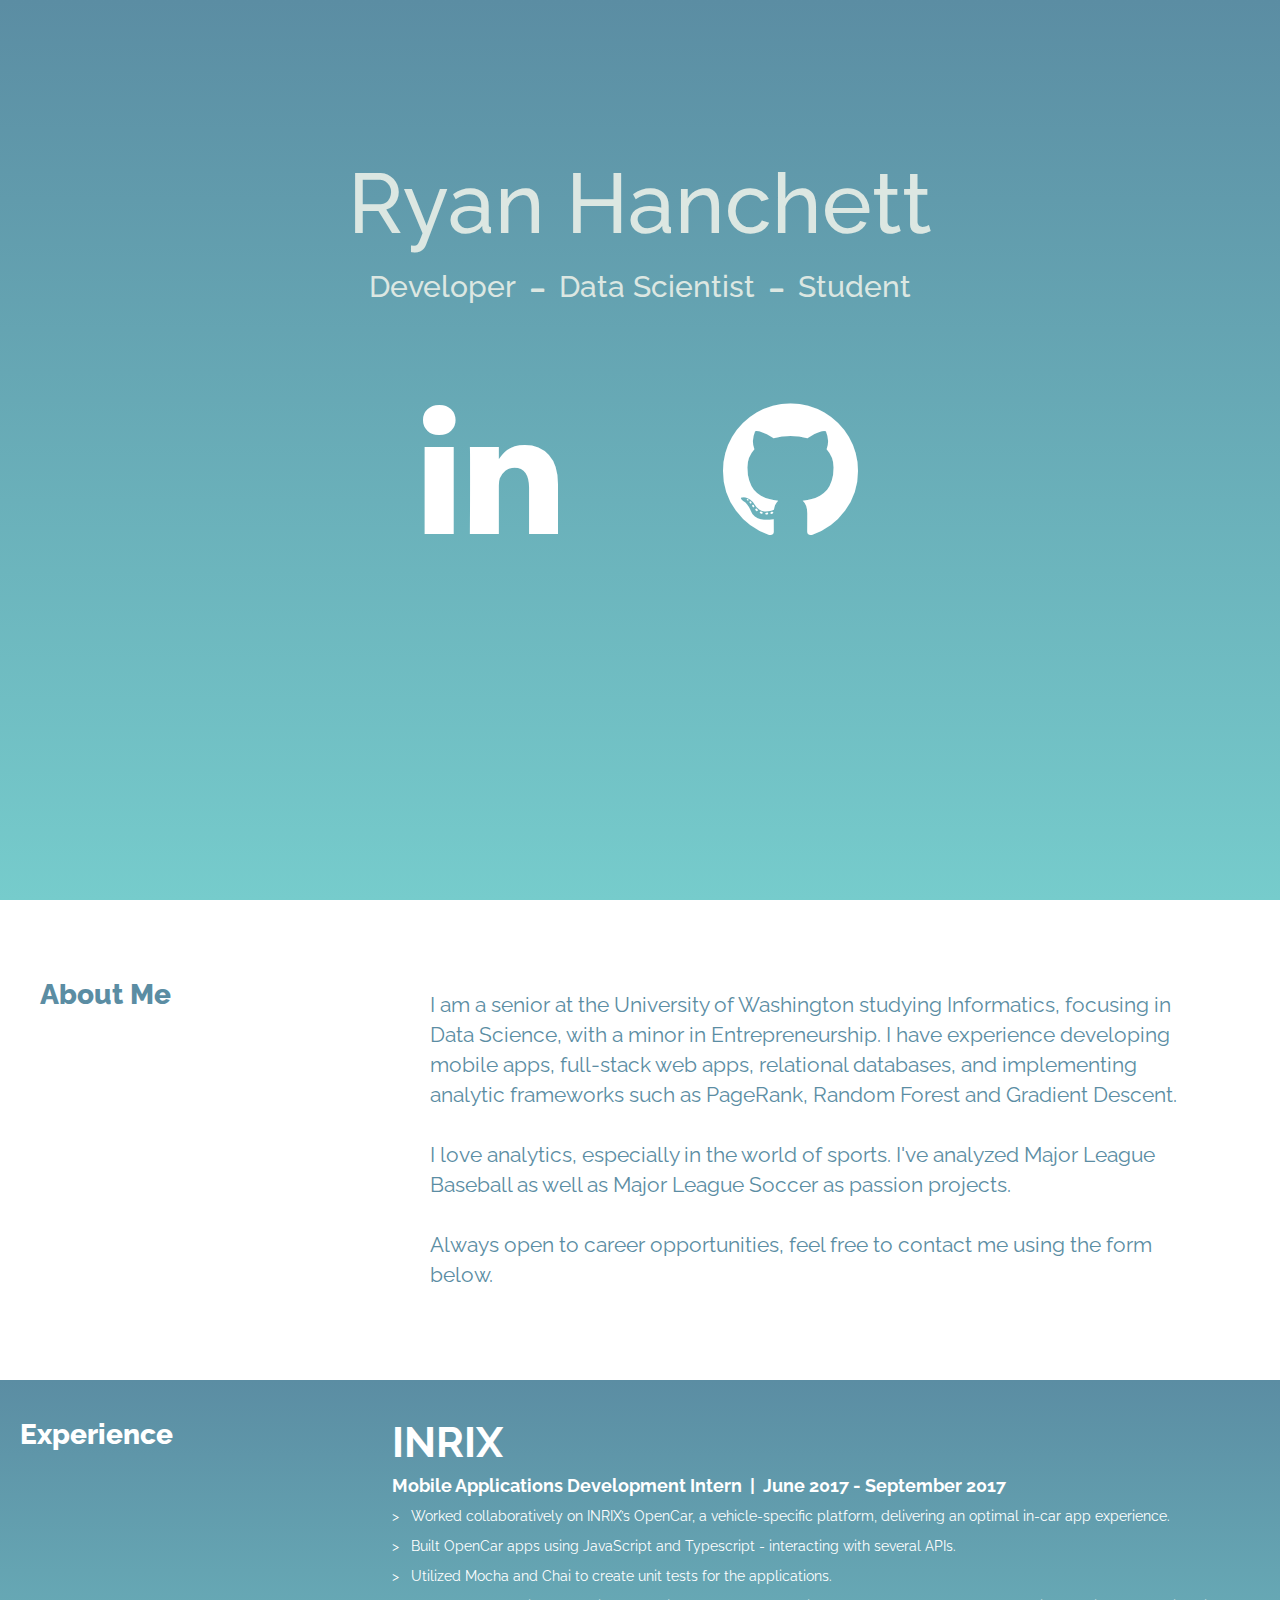
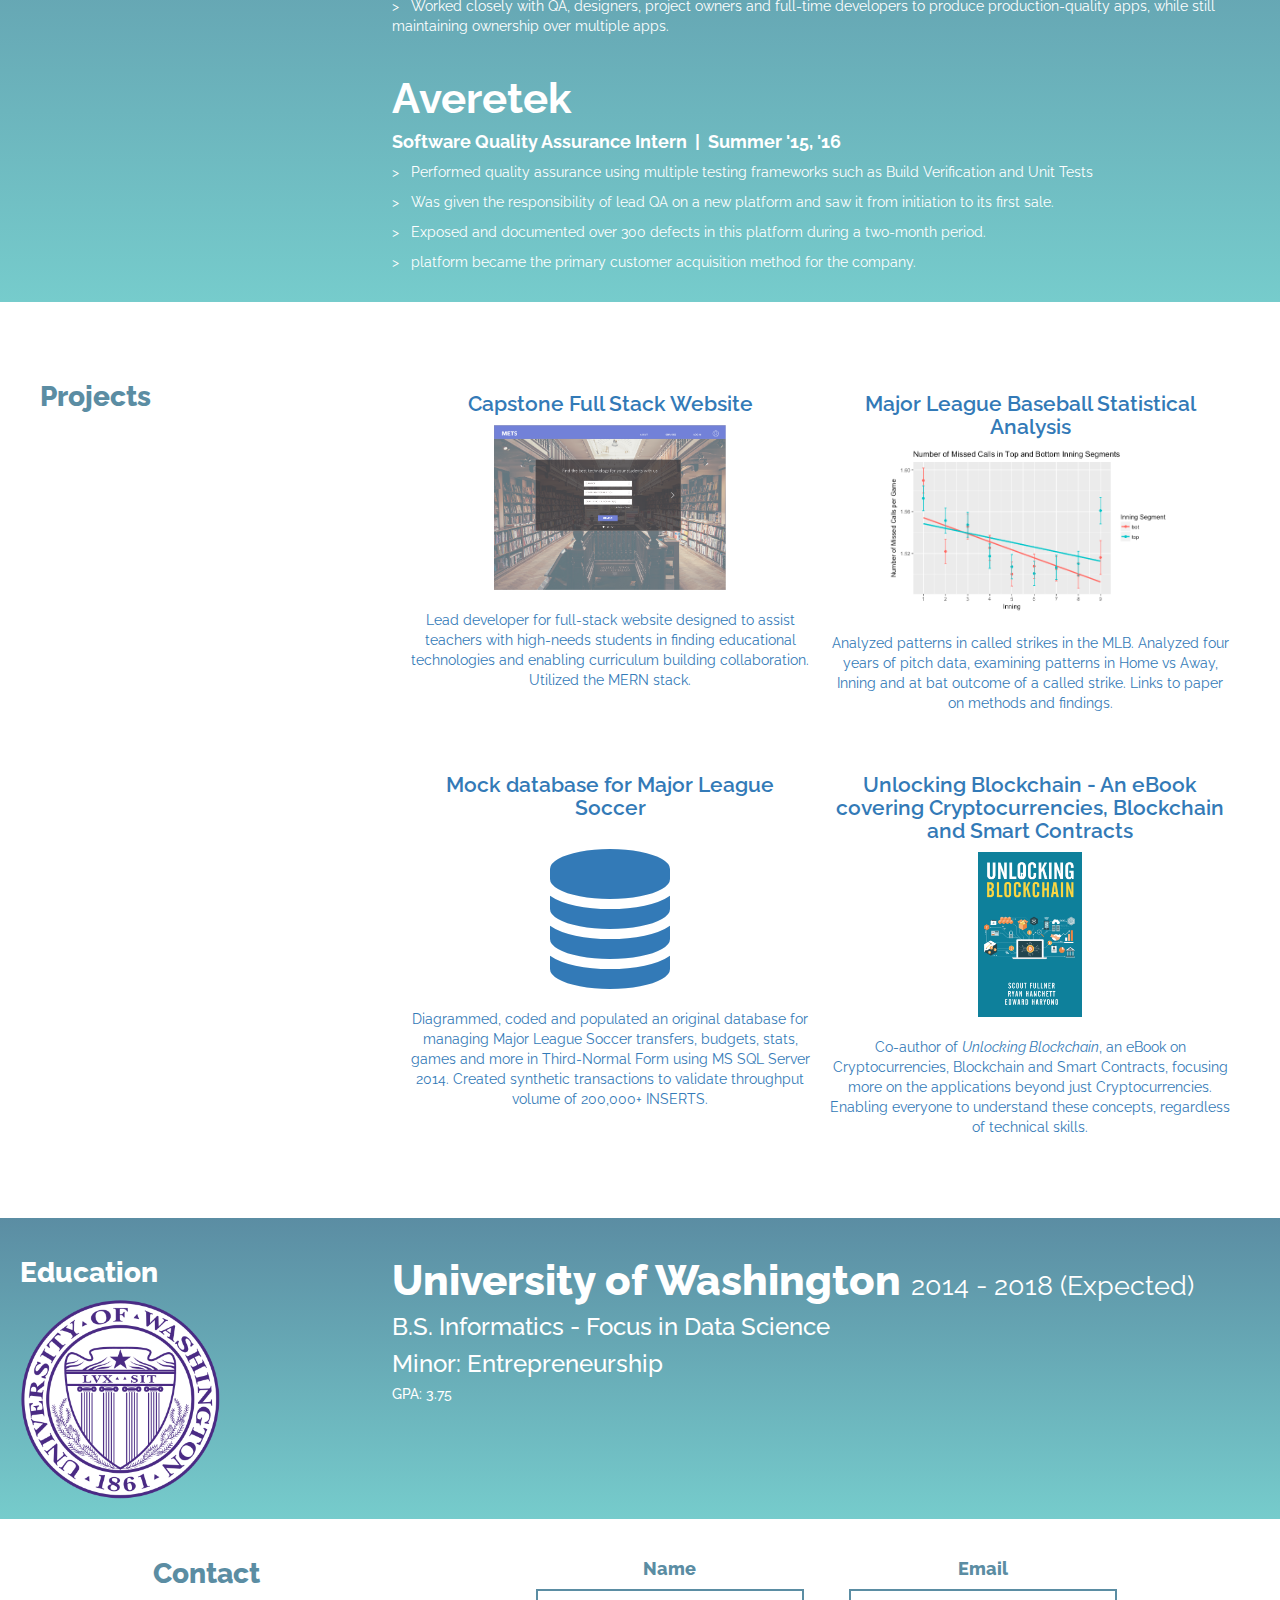
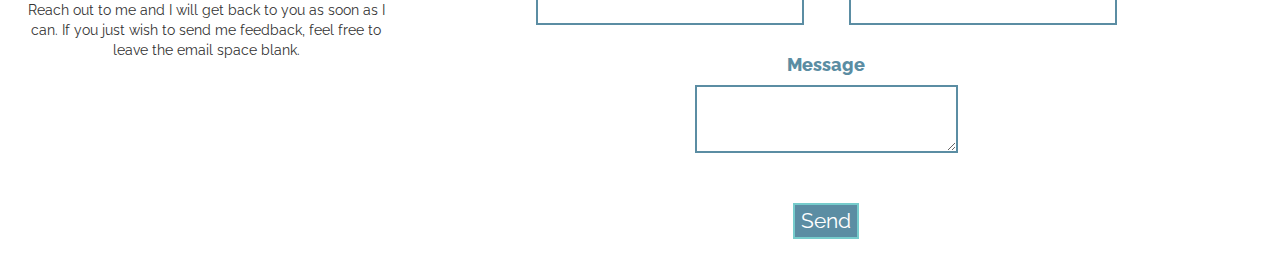
==== commit 00073c3e: "Updating Website with Google Analytics" ====
--- a/index.html
+++ b/index.html
@@ -1,171 +1,222 @@
 <html>
 
 <head>
+  <!-- Global site tag (gtag.js) - Google Analytics -->
+  <script async src="https://www.googletagmanager.com/gtag/js?id=UA-116061525-1"></script>
+  <script>
+    window.dataLayer = window.dataLayer || [];
+    function gtag() { dataLayer.push(arguments); }
+    gtag('js', new Date());
+
+    gtag('config', 'UA-116061525-1');
+  </script>
+
   <meta charset="UTF-8" />
   <title>Ryan Hanchett</title>
   <meta name="viewport" content="width=device-width, initial-scale=1.0" />
-  <link href="https://fonts.googleapis.com/css?family=Droid+Serif" rel="stylesheet" />
+  <link href="https://fonts.googleapis.com/css?family=Raleway" rel="stylesheet" />
   <link rel="stylesheet" href="https://maxcdn.bootstrapcdn.com/bootstrap/3.3.7/css/bootstrap.min.css" integrity="sha384-BVYiiSIFeK1dGmJRAkycuHAHRg32OmUcww7on3RYdg4Va+PmSTsz/K68vbdEjh4u"
     crossorigin="anonymous" />
-  <link href="./css/main.css" rel="stylesheet" />
+  <link href="../css/main.css" rel="stylesheet" />
+  <link href="http://maxcdn.bootstrapcdn.com/font-awesome/4.4.0/css/font-awesome.min.css" rel="stylesheet" />
 </head>
 <header>
-  <nav>
-    <ul>
-      <li> <a href="#about">About Me </a></li>
-      <li> <a href="#skills">Skills</a></li>
-      <li> <a href="#projects">Projects</a></li>
-      <li> <a href="#contact">Contact Me</a></li>
-    </ul>
-  </nav>
   <div class="header-container">
     <div class="content-container">
       <h1 id="about">Ryan Hanchett</h1>
+      <h2>Developer </h2>
+      <i class="fa fa-minus"></i>
+      <h2>Data Scientist </h2>
+      <i class="fa fa-minus"></i>
+      <h2>Student</h2>
+      <div class="icon">
+        <a class="links" href="https://www.linkedin.com/in/hanchettr/" target="_blank">
+          <i class="fa fa-linkedin fa-5x"></i>
+        </a>
+        <a class="links" href="https://github.com/hanchett" target="_blank">
+          <i class="fa fa-github fa-5x"></i>
+        </a>
+      </div>
     </div>
   </div>
 </header>
 <main>
   <div class="about">
-    <div class="row">
+    <div class="title">
+      <h3>About Me</h3>
       <div class="pro-image"></div>
-      <p>I am a senior at the University of Washington studying Informatics, focusing in Data Science, with a minor in Entrepreneurship.
-        I have experience working in Quality Assurance, as well as Mobile App Development roles. I'm always open to entertain
-        any career or project opportunities, mainly focusing on Software Development or Data Science. </p>
-    </div>
-    <div class="row outsideLinks">
-      <a class="col-md-4" href="https://www.linkedin.com/in/hanchettr/" target="_blank">
-        <div class="linkedIn"></div>
-      </a>
-      <a class="col-md-4" href="https://github.com/hanchett" target="_blank">
-        <div class="github"></div>
-      </a>
-      <a class="col-md-4" href="https://drive.google.com/file/d/0B9O9sFZvS2nPdkx3X0I3SkE3Nm8/view" target="_blank">
-        <div class="resume"></div>
-      </a>
-    </div>
-  </div>
-  <div class="skills" id="skills">
-    <h2>Skills
-      <hr/>
-      <div class="first-row row">
-        <a href="https://developer.mozilla.org/en-US/docs/Web/Guide/HTML/HTML5" target="_blank">
-          <div class="col-sm-4">
-            <div id="html"></div>
-          </div>
-        </a>
-        <a href="https://developer.mozilla.org/en-US/docs/Web/CSS/CSS3" target="_blank">
-          <div class="col-sm-4">
-            <div id="css"></div>
-          </div>
-        </a>
-        <a href="https://developer.mozilla.org/en-US/docs/Web/JavaScript" target="_blank">
-          <div class="col-sm-4">
-            <div id="js"></div>
-          </div>
-        </a>
-      </div>
-      <div class="second-row row">
-        <a href="https://nodejs.org" target="_blank">
-          <div class="col-sm-4">
-            <div id="node"></div>
-          </div>
-        </a>
-        <a href="https://www.typescriptlang.org" target="_blank">
-          <div class="col-sm-4">
-            <div id="ts"></div>
-          </div>
-        </a>
-        <a href="https://reactjs.org/" target="_blank">
-          <div class="col-sm-4">
-            <div id="react"></div>
-          </div>
-        </a>
-      </div>
-      <div class="third-row row">
-        <a href="https://java.com" target="_blank">
-          <div class="col-sm-3">
-            <div id="java"></div>
-          </div>
-        </a>
-        <a href="https://www.python.org/" target="_blank">
-          <div class="col-sm-3">
-            <div id="python"></div>
-          </div>
-        </a>
-        <a href="https://www.r-project.org" target="_blank">
-          <div class="col-sm-3">
-            <div id="r"></div>
-          </div>
-        </a>
-        <a href="https://developer.mozilla.org/en-US/docs/Glossary/SQL" target="_blank">
-          <div class="col-sm-3">
-            <div id="sql"></div>
-          </div>
-        </a>
-
-      </div>
-    </h2>
-  </div>
-  <div class="projects row" id="projects">
-    <h2>Projects</h2>
-    <hr/>
-    <div class="mlb">
-      <div class="contain-project">
-        <h3 class="project-title">Major League Baseball Statistical Analysis</h3><img class="project-image" src="./img/mlb-graph.png" alt="Example Statistical Graph From MLB Project"
-        />
-        <ul class="project-summary">
-          <li> Performed analytics on four years’ worth of pitch data in MLB, analyzing different factors that impact how Umpires
-            call strikes on pitches thrown outside the strike zone. Worked with a team to analyze these calls by inning and
-            home field advantage, as well as personally performing a case study on Robinson Cano, examining the effect that
-            missed calls have on at-bat outcomes. </li>
-          <li>Utilized R and several libraries to perform our analysis, including GGPlot2 for graphs and charts and SQLDF to
-            query our data.</li>
-        </ul><a class="project-btn btn btn-primary" href="https://drive.google.com/open?id=1D5yIFxl8Uy4kJZvWR33M9o-DzJ5fe2kNoCt1eK9PqRI"
-          target="_blank">See Paper</a>
-      </div>
-    </div>
-    <div class="mls">
-      <div class="contain-project">
-        <h3 class="project-title">Created a mock database for Major League Soccer</h3><img class="project-image" src="./img/MLS-ERD.png" alt="ERD For MLS Project"
-        />
-        <ul class="project-summary">
-          <li>Diagrammed, coded and populated an original database for managing Major League Soccer transfers, budgets, stats,
+    </div>
+    <div class="content">
+      <div class="descr">
+        <p>I am a senior at the University of Washington studying Informatics, focusing in Data Science, with a minor in Entrepreneurship.
+          I have experience developing mobile apps, full-stack web apps, relational databases, and implementing analytic
+          frameworks such as PageRank, Random Forest and Gradient Descent. </p>
+        <p>I love analytics, especially in the world of sports. I've analyzed Major League Baseball as well as Major League
+          Soccer as passion projects. </p>
+        <p>Always open to career opportunities, feel free to contact me using the form below. </p>
+      </div>
+    </div>
+  </div>
+  <div class="experience">
+    <div class="title">
+      <h3>Experience</h3>
+    </div>
+    <div class="content">
+      <div class="inrix">
+        <h3>
+          <strong>INRIX</h3>
+        <h4>Mobile Applications Development Intern &nbsp|&nbsp June 2017 - September 2017</strong>
+        </h4>
+        <div class="descr">
+          <p>
+            <span class="car">> &nbsp</span> Worked collaboratively on INRIX’s OpenCar, a vehicle-specific platform, delivering an optimal
+            in-car app experience.</p>
+          <p>
+            <span class="car">> &nbsp</span> Built OpenCar apps using JavaScript and Typescript - interacting with several APIs. </p>
+          <p>
+            <span class="car">> &nbsp</span> Utilized Mocha and Chai to create unit tests for the applications.</p>
+          <p>
+            <span class="car">> &nbsp</span> Worked closely with QA, designers, project owners and full-time developers to produce production-quality
+            apps, while still maintaining ownership over multiple apps. </p>
+        </div>
+      </div>
+      <div class="avtk">
+        <h3>
+          <strong>Averetek</h3>
+        <h4>Software Quality Assurance Intern &nbsp|&nbsp Summer '15, '16</strong>
+        </h4>
+        <div class="descr">
+          <p>
+            <span class="car">> &nbsp</span> Performed quality assurance using multiple testing frameworks such as Build Verification and Unit
+            Tests</p>
+          <p>
+            <span class="car">> &nbsp</span> Was given the responsibility of lead QA on a new platform and saw it from initiation to its first
+            sale. </p>
+          <p>
+            <span class="car">> &nbsp</span> Exposed and documented over 300 defects in this platform during a two-month period.</p>
+          <p>
+            <span class="car">> &nbsp</span> platform became the primary customer acquisition method for the company. </p>
+        </div>
+      </div>
+    </div>
+  </div>
+  <div class="projects">
+    <div class="title">
+      <h3>Projects</h3>
+    </div>
+    <div class="content">
+      <div class="card">
+        <a href="https://github.com/hanchett/METS-Capstone" target="_blank">
+          <h4>Capstone Full Stack Website </h4>
+          <img class="project-image" src="../img/Home Page.png" alt="Capstone Project Home page"
+          />
+          <div class="overlay">
+            <div class="text">
+              <div class="l">Mongo DB </div>
+              <div class="l">Express.js </div>
+              <div class="l">React.js</div>
+              <div class="l">Node.js </div>
+            </div>
+          </div>
+          <p>Lead developer for full-stack website designed to assist teachers with high-needs students in finding educational
+            technologies and enabling curriculum building collaboration. Utilized the MERN stack. </p>
+        </a>
+      </div>
+      <div class="card">
+        <a href="https://docs.google.com/document/u/1/d/1D5yIFxl8Uy4kJZvWR33M9o-DzJ5fe2kNoCt1eK9PqRI/edit?usp=drive_web" target="_blank">
+          <h4>Major League Baseball Statistical Analysis</h4>
+          <img class="project-image" src="../img/mlb-graph.png" alt="Example Statistical Graph From MLB Project"
+          />
+          <div class="overlay">
+            <div class="text">
+              <div class="l">R </div>
+              <div class="l">SQLdf </div>
+              <div class="l">GGPlot2 </div>
+            </div>
+          </div>
+          <p>Analyzed patterns in called strikes in the MLB. Analyzed four years of pitch data, examining patterns in Home vs
+            Away, Inning and at bat outcome of a called strike. Links to paper on methods and findings. </p>
+        </a>
+      </div>
+      <div class="card">
+        <a href=" https://github.com/hanchett/MLS-Database-Code" target="_blank">
+          <h4>Mock database for Major League Soccer</h4>
+          <div class="db">
+            <i class="fa fa-database fa-5x"></i>
+          </div>
+          <div class="overlay">
+            <div class="text">
+              <div class="l">MS SQL </div>
+              <div class="l">3rd Normal Form </div>
+              <div class="l">200,000+ Insert Throughput</div>
+            </div>
+          </div>
+          <p>Diagrammed, coded and populated an original database for managing Major League Soccer transfers, budgets, stats,
             games and more in Third-Normal Form using MS SQL Server 2014. Created synthetic transactions to validate throughput
-            volume of 200,000+ INSERTS.</li>
-          <li>Conducted live troubleshooting efforts in presence of primary stakeholder and restored multiple backup files to
-            a specified point-in-time in eight minutes, utilizing DMVs and Activity Monitor to identify issues.</li>
-        </ul>
-      </div>
-    </div>
-    <div class="predictions">
-      <div class="contain-project">
-        <h3 class="project-title">MLS Database to Record Predictions </h3><img class="project-image" src="./img/prediction.png" alt="ERD For Predictions DB"
-        />
-        <ul class="project-summary">
-          <li>Created a database to record predictions for MLS games, as well as calculating statistics about my predictions.</li>
-          <li>Made this after several seasons of manually entering predictions and results into a spreadsheet, usually resulting
-            in me giving up halfway through the season </li>
-        </ul>
-      </div>
-    </div>
-  </div>
-  <div class="contact row" id="contact">
-    <h2>Contact Me</h2>
-    <hr/>
-    <form action="https://formspree.io/hanchett_ryan@yahoo.com" method="POST">
-      <div class="contact-info">
-        <label><span>Name</span>
-            <input type="text" name="name"/>
+            volume of 200,000+ INSERTS.</p>
+        </a>
+      </div>
+      <div class="card">
+        <a href="https://unlockingblockchain.com" target="_blank">
+          <h4>Unlocking Blockchain - An eBook covering Cryptocurrencies, Blockchain and Smart Contracts</h4>
+          <img class="project-image"
+            src="../img/unlocking.jpg" alt="Unlocking Blockchain Book Cover" />
+          <div class="overlay">
+            <div class="text">
+              <div class="l">Solidity</div>
+            </div>
+          </div>
+          <p>Co-author of
+            <i>Unlocking Blockchain</i>, an eBook on Cryptocurrencies, Blockchain and Smart Contracts, focusing more on the
+            applications beyond just Cryptocurrencies. Enabling everyone to understand these concepts, regardless of technical
+            skills. </p>
+        </a>
+      </div>
+    </div>
+  </div>
+  <div class="education">
+    <div class="title">
+      <h3>Education</h3>
+      <div class="uw-image"></div>
+    </div>
+    <div class="content">
+      <div class="descr">
+        <h3>University of Washington
+          <small>2014 - 2018 (Expected)</small>
+        </h3>
+        <h4>B.S. Informatics - Focus in Data Science </h4>
+        <h4>Minor: Entrepreneurship </h4>
+        <h5>GPA: 3.75</h5>
+      </div>
+    </div>
+  </div>
+  <div class="contact">
+    <div class="title">
+      <h3>Contact</h3>
+      <p>Reach out to me and I will get back to you as soon as I can. If you just wish to send me feedback, feel free to leave
+        the email space blank. </p>
+    </div>
+    <div class="content">
+      <form action="https://formspree.io/hanchett_ryan@yahoo.com" method="POST">
+        <div class="contact-info">
+          <label>
+            <h4>Name</h4>
+            <input type="text" name="name" />
           </label>
-        <label><span>Email </span>
-            <input type="email" name="email"/>
+          <label>
+            <h4>Email </h4>
+            <input type="email" name="email" />
           </label>
-      </div>
-      <label> <span>Message </span>
-          <textarea name="message"></textarea>
-        </label>
-      <input class="input-button" type="submit" value="Send" />
-    </form>
+          <br/>
+          <label>
+            <h4>Message </h4>
+            <textarea name="message"></textarea>
+          </label>
+        </div>
+        <br/>
+        <input class="input-button" type="submit" value="Send" />
+      </form>
+    </div>
   </div>
 </main>
 
--- a/css/main.css
+++ b/css/main.css
@@ -1,221 +1,192 @@
 header {
   font-size: 1em;
-  font-family: 'Droid Serif', serif;
-  color: black; }
-  header nav {
-    background-color: #4f6d7a;
-    position: fixed;
-    top: 0;
-    width: 100%;
-    z-index: 1000; }
-    header nav ul {
-      float: right;
-      padding: 10px;
-      margin-bottom: 0; }
-      header nav ul li {
-        display: inline;
-        padding-right: 20px; }
-        header nav ul li a {
-          text-decoration: none;
-          color: #EAEAEA;
-          margin: 5px;
-          font-size: 1.1em; }
-      header nav ul li:hover {
-        color: #CCC; }
+  font-family: 'Raleway', sans-serif;
+  color: #DCE7E2; }
   header .header-container {
     text-align: center;
     font-size: 1.5em;
-    padding-top: 10px;
-    margin-top: 40px;
-    margin-bottom: -20px; }
+    padding-top: 10%;
+    background: linear-gradient(#5B8DA3, #76cccc);
+    padding-bottom: 20px;
+    display: flex;
+    flex-flow: column;
+    height: 100%; }
     header .header-container .content-container {
-      margin: 0 auto;
-      padding: 20px; }
+      margin: 0 auto; }
       header .header-container .content-container h1 {
-        padding-top: 40px; }
-        @media screen and (max-width: 440px) {
-          header nav ul{
-            display: none; } 
-            header .header-container {
-              margin-top: 0; }
-            header .header-container .content-container h1 {
-              padding-top: 0; }
-          }
+        padding-top: 10px;
+        font-size: 4em; }
+      header .header-container .content-container h2 {
+        display: inline-block;
+        margin: 10px; }
+      header .header-container .content-container .fa-minus {
+        font-size: .8em; }
+      header .header-container .content-container .links {
+        margin: 80px;
+        display: inline-block;
+        font-size: 1.5em;
+        text-decoration: none;
+        color: white; }
+      @media screen and (max-width: 767px) {
+        header .header-container .content-container {
+          font-size: .8em;
+          display: block; }
+          header .header-container .content-container h2 {
+            display: block; }
+          header .header-container .content-container .fa-minus {
+            display: none; }
+          header .header-container .content-container .links {
+            font-size: .5em;
+            margin: 10px; } }
 
 main {
-  font-size: 1.5em; }
-  main .about {
-    text-align: center;
-    line-height: 1.4em;
-    color: #dd6e42; }
-    main .about p {
-      color: black; 
-      margin: 10px 10% 0; }
-    main .about .pro-image {
-      height: 300px;
-      width: auto;
-      max-width: 300px;
+  font-family: 'Raleway', sans-serif; }
+  main h3 {
+    font-size: 3em;
+    font-weight: 800; }
+  main .title {
+    float: left;
+    width: 30%; }
+    main .title h3 {
+      color: #5B8DA3;
+      font-size: 2em; }
+    main .title .pro-image {
+      height: 200px;
+      width: 200px;
       background-image: url(../img/profile.jpg);
       background-size: cover;
-      border-radius: 50%;
-      margin: 20px auto; }
-    main .about .outsideLinks {
-      width: 60%;
-      margin: 10px auto;
+      border-radius: 50%; }
+  main .content {
+    float: left;
+    width: 70%; }
+  @media screen and (max-width: 767px) {
+    main .title, main .content {
+      width: 100%; }
+      main .title .descr, main .content .descr {
+        font-size: 1.1em; } }
+  main .descr {
+    font-size: 1.5em; }
+  main .about {
+    padding: 60px 40px;
+    vertical-align: middle;
+    overflow: auto;
+    color: #5B8DA3; }
+    main .about .content p {
+      margin: 30px; }
+    @media screen and (max-width: 767px) {
+      main .about {
+        padding: 60px 10px; } }
+  main .experience {
+    background: linear-gradient(#5B8DA3, #76cccc);
+    padding: 20px;
+    overflow: auto;
+    color: white; }
+    main .experience h3 {
+      color: white; }
+    main .experience .title {
+      color: white; }
+    main .experience .descr {
+      font-size: 1em; }
+    main .experience .avtk {
+      margin-top: 40px; }
+    @media screen and (max-width: 767px) {
+      main .experience .car {
+        display: none; }
+      main .experience .content p {
+        margin-top: 10px; } }
+  main .projects {
+    padding: 60px 40px;
+    min-height: 100%;
+    overflow: auto; }
+    main .projects .content {
+      display: flex;
+      flex-flow: row wrap; }
+      main .projects .content .card {
+        position: relative;
+        width: 400px;
+        max-height: 375px;
+        margin: 20px auto;
+        text-align: center;
+        flex-flow: row nowrap; }
+        main .projects .content .card h4 {
+          font-size: 1.5em;
+          font-weight: 600; }
+        main .projects .content .card a:hover {
+          text-decoration: none; }
+        main .projects .content .card p, main .projects .content .card .fa-database {
+          margin-top: 20px; }
+        main .projects .content .card .db {
+          font-size: 2em; }
+        main .projects .content .card .project-image {
+          height: 165px; }
+        main .projects .content .card .overlay {
+          position: absolute;
+          top: 0;
+          bottom: 0;
+          left: 0;
+          right: 0;
+          height: 100%;
+          width: 100%;
+          opacity: 0;
+          transition: .5s ease;
+          background-color: #76cccc; }
+          main .projects .content .card .overlay .text {
+            color: white;
+            font-size: 20px;
+            position: absolute;
+            top: 50%;
+            left: 50%;
+            transform: translate(-50%, -50%);
+            -ms-transform: translate(-50%, -50%);
+            text-align: center;
+            opacity: 1; }
+            main .projects .content .card .overlay .text .l {
+              height: 100%;
+              border: 1px solid white;
+              margin-top: 10px;
+              padding: 5px;
+              background-color: #5B8DA3; }
+      main .projects .content .card:hover .overlay {
+        opacity: .9; }
+  main .education {
+    background: linear-gradient(#5B8DA3, #76cccc);
+    padding: 20px;
+    overflow: auto; }
+    main .education .uw-image {
+      background-image: url("../img/uw.png");
+      height: 200px;
+      width: 200px;
+      background-size: 200px 200px;
+      background-repeat: no-repeat; }
+    main .education h3, main .education .descr {
+      color: white; }
+    main .education .descr h3 {
+      font-size: 2em;
+      font-weight: 0; }
+    main .education .descr h4 {
+      font-size: 1.15em; }
+    main .education .descr small {
+      color: white; }
+  main .contact {
+    padding: 20px;
+    overflow: auto;
+    text-align: center; }
+    main .contact form {
+      font-size: 1.5em; }
+      main .contact form input, main .contact form textarea {
+        border: 2px solid #5B8DA3; }
+      main .contact form .contact-info label {
+        margin: 10px 20px; }
+        main .contact form .contact-info label h4 {
+          color: #5B8DA3;
+          font-weight: 800; }
+      main .contact form .input-button {
+        margin-top: 10px;
+        background-color: #5B8DA3;
+        border: 2px solid #76cccc;
+        color: white; }
+  @media screen and (max-width: 767px) {
+    main .title {
       text-align: center; }
-      @media screen and (max-width: 700px) {
-        main .about .outsideLinks {
-          width: 100%; 
-          margin-bottom: 0; } }
-      main .about .outsideLinks a {
-        text-decoration: none; }
-    main .about .linkedIn {
-      background-image: url(../img/linkedin.png);
-      background-size: cover;
-      height: 120px;
-      max-width: 120px;
-      margin: 10px auto; }
-    main .about .github {
-      background-image: url(../img/github.svg);
-      background-size: cover;
-      height: 120px;
-      max-width: 120px;
-      margin: 10px auto; }
-    main .about .resume {
-      background-image: url(../img/resume.png);
-      background-size: cover;
-      height: 120px;
-      max-width: 120px;
-      margin: 10px auto; }
-  main .skills {
-    text-align: center;
-    margin-top: 40px;
-    padding-top: 40px; }
-    main .skills .first-row {
-      width: 80%;
-      margin: 10px auto; }
-      main .skills .first-row #js, main .skills .first-row #html, main .skills .first-row #css {
-        background-size: cover;
-        height: 100px;
-        max-width: 100px;
-        margin: 10px auto; }
-      main .skills .first-row #js {
-        background-image: url("../img/JavaScript.jpg"); }
-      main .skills .first-row #html {
-        background-image: url("../img/html.png"); }
-      main .skills .first-row #css {
-        background-image: url("../img/css.png"); }
-    main .skills .second-row {
-      width: 70%;
-      margin: 10px auto; }
-      main .skills .second-row #node, main .skills .second-row #ts, main .skills .second-row #react {
-        background-size: cover;
-        height: 110px;
-        max-width: 100px;
-        margin: 10px auto; }
-      main .skills .second-row #node {
-        background-image: url("../img/node.png"); }
-      main .skills .second-row #ts {
-        background-image: url("../img/TypeScript.png"); }
-      main .skills .second-row #react {
-        background-image: url("../img/react.png"); }
-    main .skills .third-row {
-      width: 80%;
-      margin: 10px auto; }
-      main .skills .third-row #java, main .skills .third-row #python, main .skills .third-row #r, main .skills .third-row #sql {
-        background-size: contain;
-        background-repeat: no-repeat;
-        height: 150px;
-        max-width: 150px;
-        margin: 10px auto 0; }
-      main .skills .third-row #java {
-        background-image: url("../img/java-icon.png"); }
-      main .skills .third-row #python {
-        background-image: url("../img/python.ico"); }
-      main .skills .third-row #r {
-        background-image: url("../img/R_logo.png"); }
-      main .skills .third-row #sql {
-        background-image: url("../img/sql.png"); }
-    @media screen and (max-width: 776px) {
-      main .skills {
-        width: 100%; 
-        margin-top: -20px;
-        padding-top: 0; }
-      main .skills .second-row #react {
-        margin: 0 auto; }
-      main .skills .third-row #java {
-        margin: 0 auto; }}
-  main .projects {
-    text-align: center;
-    padding-top: 40px; }
-    main .projects .contain-project {
-      text-align: center;
-      margin: 0 10% 0 10%;
-      border: 1px solid black;
-      padding: 10px;
-      margin-bottom: 20px; }
-      main .projects .contain-project .project-image {
-        width: 100%;
-        padding: 0 10%;
-        margin-top: 10px; }
-      main .projects .contain-project .project-title {
-        color: black;
-        font-weight: 700;
-        text-align: center; }
-      main .projects .contain-project .project-btn {
-        width: 150px; }
-      main .projects .contain-project .project-summary {
-        border-collapse: separate;
-        border-spacing: 0px 12px;
-        text-align: left;
-        padding: 0; }
-        main .projects .contain-project .project-summary li {
-          list-style: none;
-          display: table-row;
-          line-spacing: 1.5em; }
-        main .projects .contain-project .project-summary li:before {
-          padding-right: 15px;
-          content: "\e258";
-          font-family: 'Glyphicons Halflings';
-          font-style: normal;
-          font-size: 10px;
-          display: table-cell; }
-  main .contact {
-    text-align: center;
-    padding-top: 80px; }
-    main .contact hr {
-      margin-bottom: 40px; }
-    main .contact form {
-      max-width: 450;
-      width: 80%;
-      margin: 0 auto 50px; }
-      main .contact form input, main .contact form textarea {
-        border: 2px solid #dd6e42;
-        width: 100%;
-        box-sizing: border-box; }
-      main .contact form textarea {
-        height: 125px; }
-      main .contact form .contact-info label {
-        width: 50%;
-        float: left;
-        box-sizing: border-box; }
-      main .contact form .contact-info label:nth-child(1) {
-        padding-right: 2%; }
-      main .contact form .contact-info label:nth-child(2) {
-        padding-left: 2%; }
-      main .contact form label {
-        display: block;
-        margin-bottom: 20px; }
-        main .contact form label span {
-          display: block; }
-      main .contact form .input-button {
-        text-align: center;
-        height: 50px;
-        width: 100px;
-        border-width: 3px;
-        background-color: #CC3900;
-        color: white; }
-  main h2 {
-    margin: 20px 0 20px 0;
-    padding: 10px;
-    color: #dd6e42; }
+      main .title .pro-image {
+        margin: 0 auto; } }
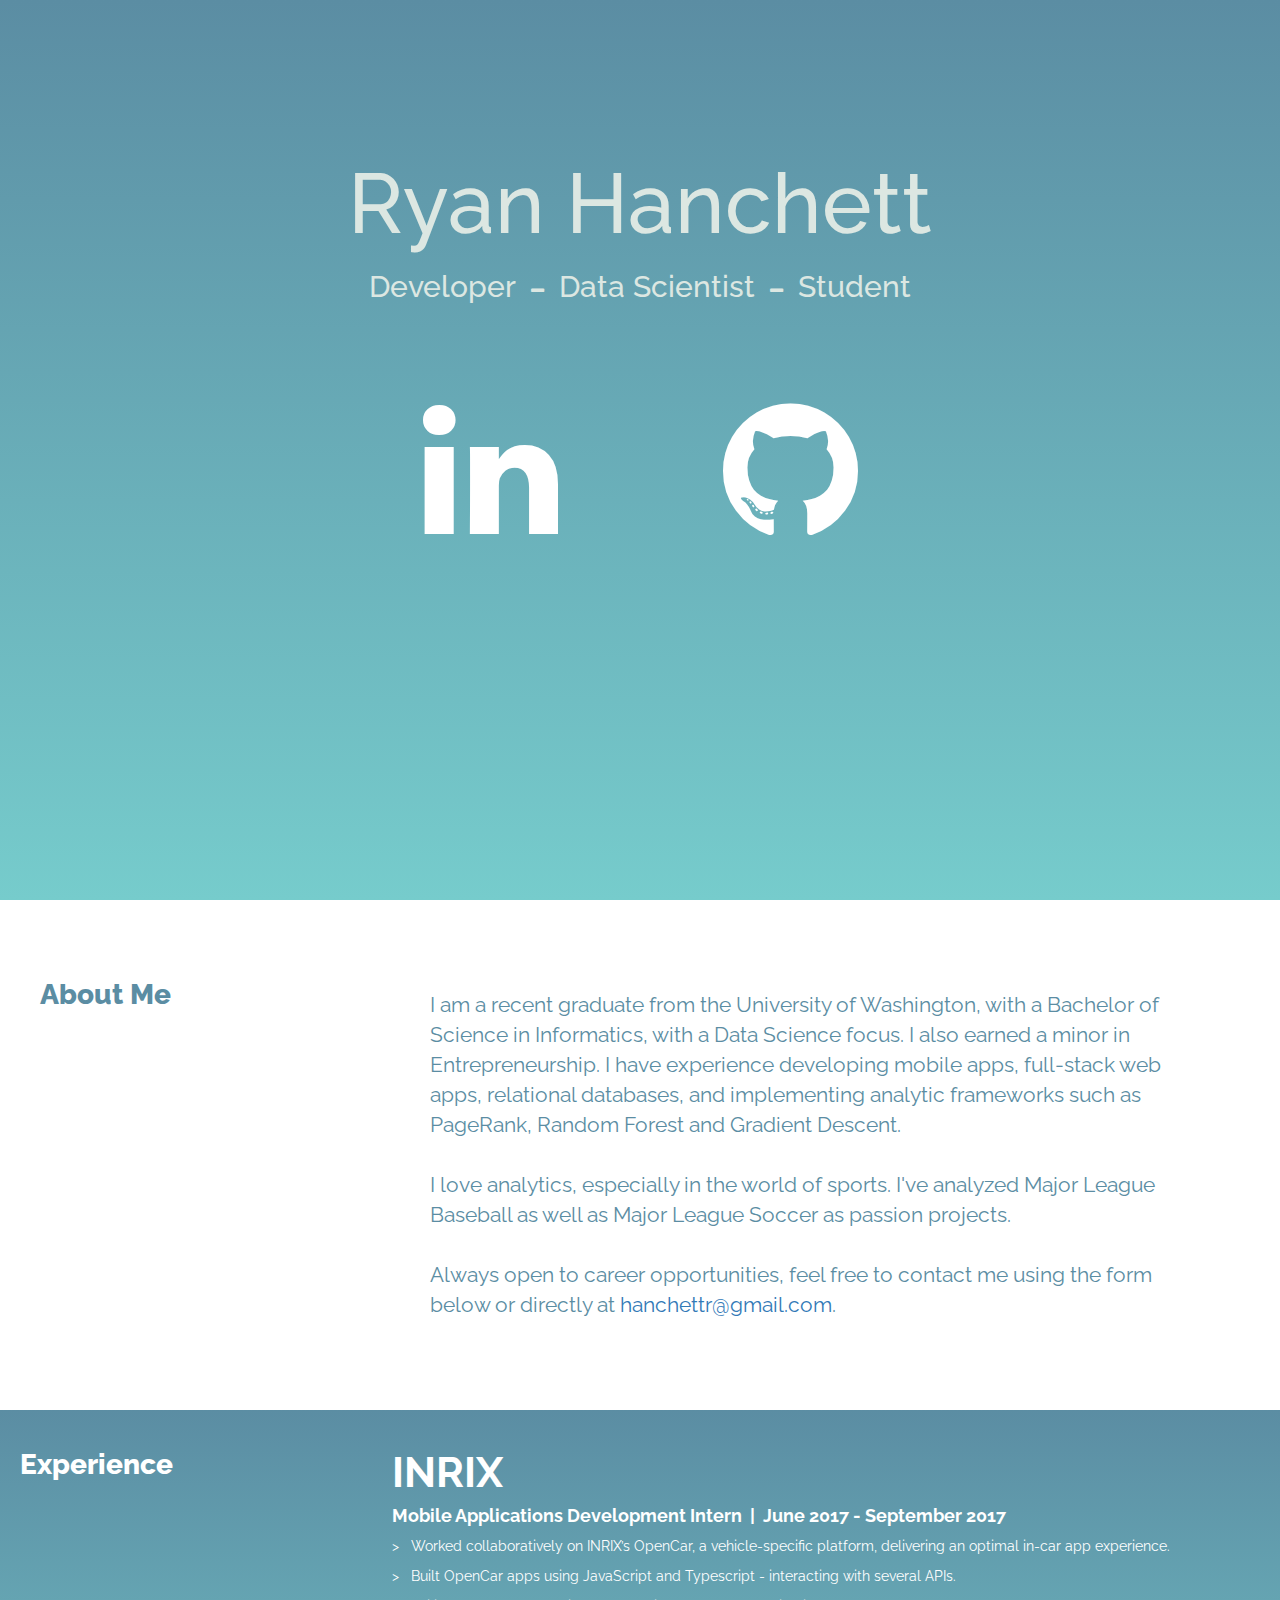
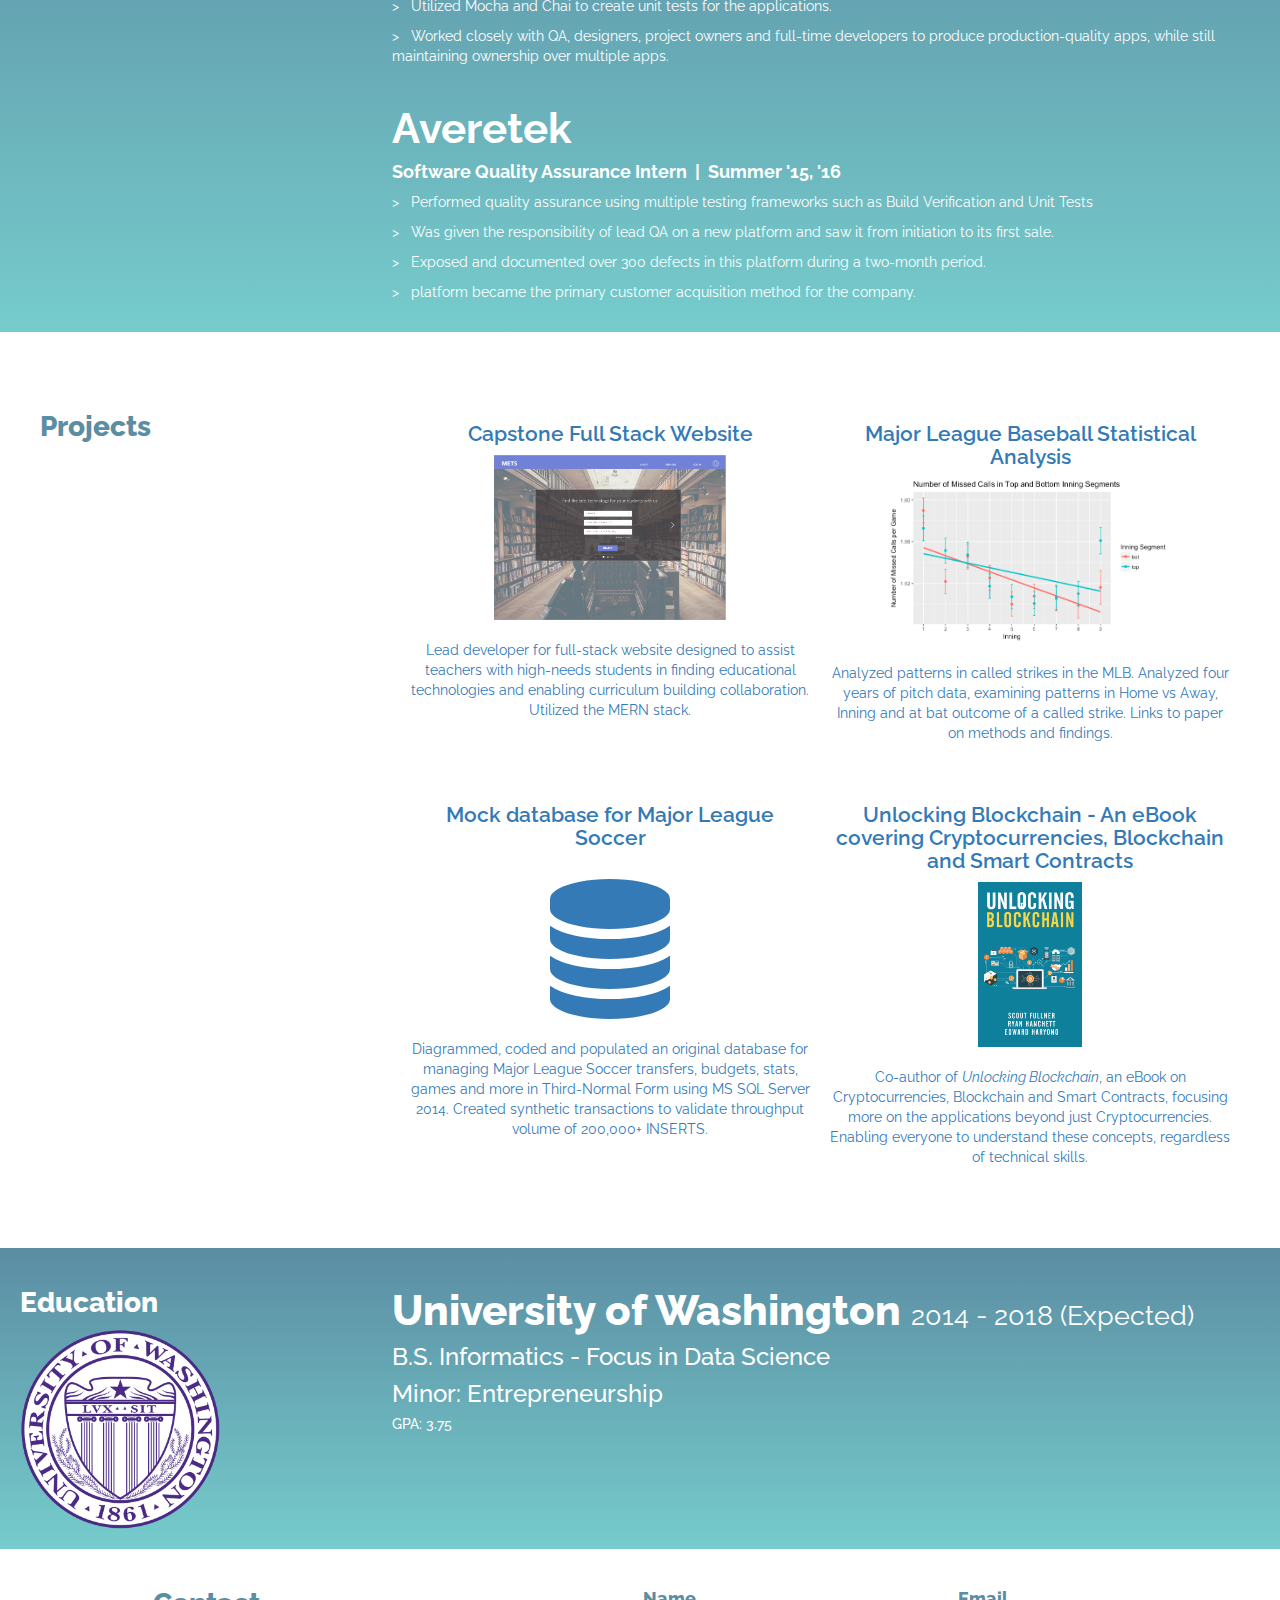
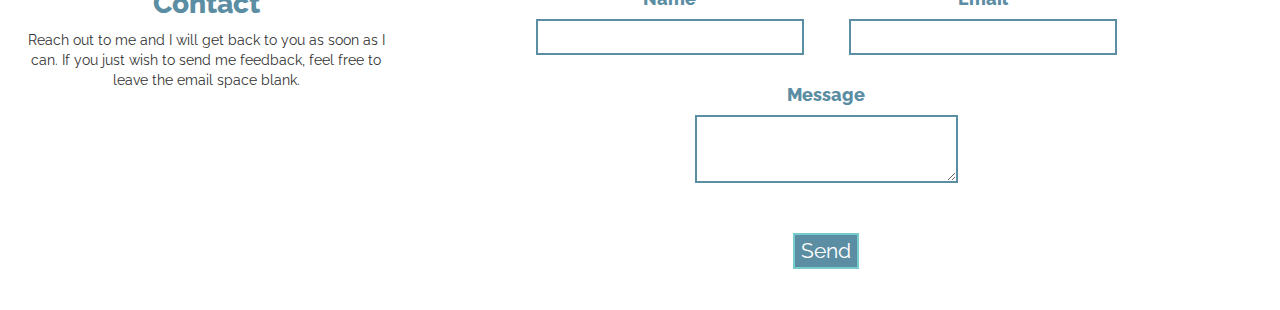
==== commit 2feab970: "Update bio information" ====
--- a/index.html
+++ b/index.html
@@ -19,6 +19,7 @@
     crossorigin="anonymous" />
   <link href="../css/main.css" rel="stylesheet" />
   <link href="http://maxcdn.bootstrapcdn.com/font-awesome/4.4.0/css/font-awesome.min.css" rel="stylesheet" />
+  <link rel="shortcut icon" type="image/x-icon" href="img/favicon.png" />
 </head>
 <header>
   <div class="header-container">
@@ -48,12 +49,12 @@
     </div>
     <div class="content">
       <div class="descr">
-        <p>I am a senior at the University of Washington studying Informatics, focusing in Data Science, with a minor in Entrepreneurship.
+        <p>I am a recent graduate from the University of Washington, with a Bachelor of Science in Informatics, with a Data Science focus. I also earned a minor in Entrepreneurship.
           I have experience developing mobile apps, full-stack web apps, relational databases, and implementing analytic
           frameworks such as PageRank, Random Forest and Gradient Descent. </p>
         <p>I love analytics, especially in the world of sports. I've analyzed Major League Baseball as well as Major League
           Soccer as passion projects. </p>
-        <p>Always open to career opportunities, feel free to contact me using the form below. </p>
+        <p>Always open to career opportunities, feel free to contact me using the form below or directly at <a href="mailto:hanchettr@gmail.com">hanchettr@gmail.com</a>.</p>
       </div>
     </div>
   </div>
@@ -220,4 +221,4 @@
   </div>
 </main>
 
-</html>+</html>
--- a/css/main.css
+++ b/css/main.css
@@ -189,4 +189,11 @@
     main .title {
       text-align: center; }
       main .title .pro-image {
-        margin: 0 auto; } }
+        margin: 0 auto; } 
+        main .projects .content .card .overlay .text .l{
+          display: none;
+        }
+        main .projects .content .card:hover .overlay {
+          display: none
+        }
+      }
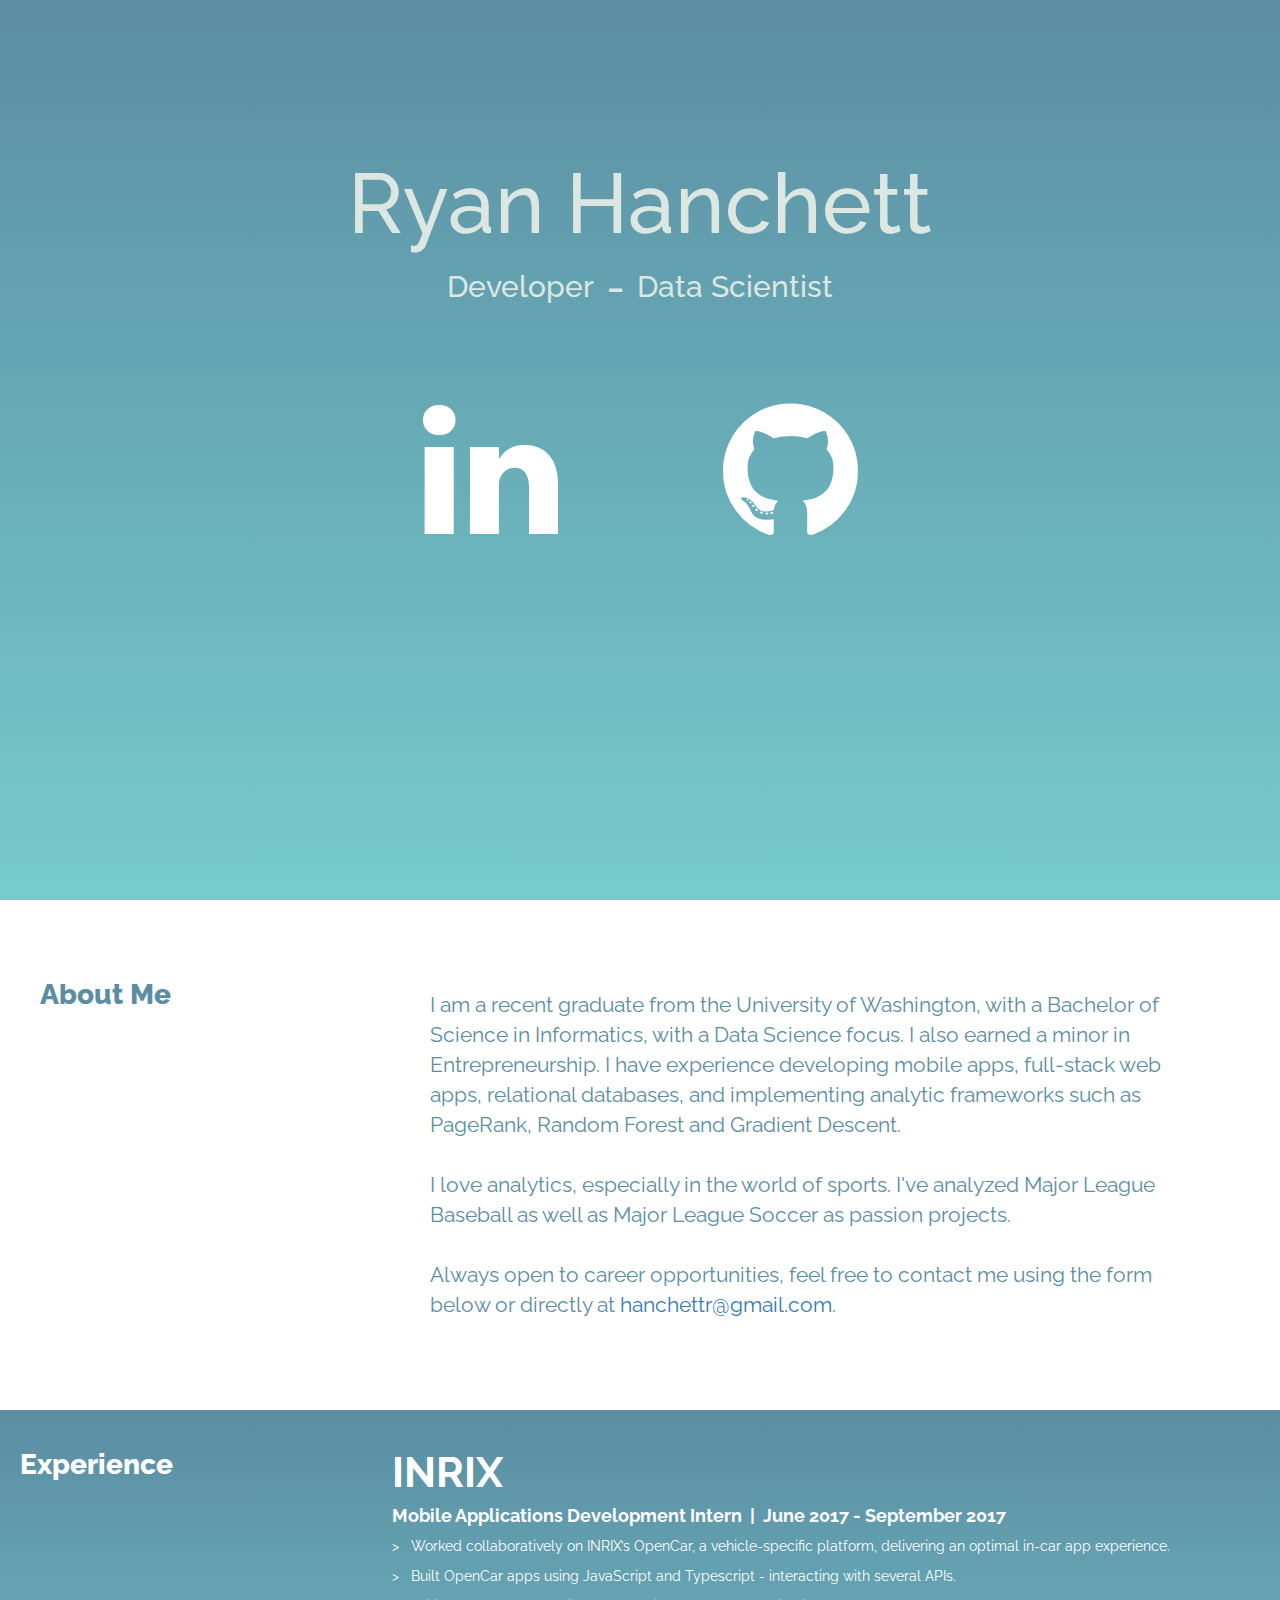
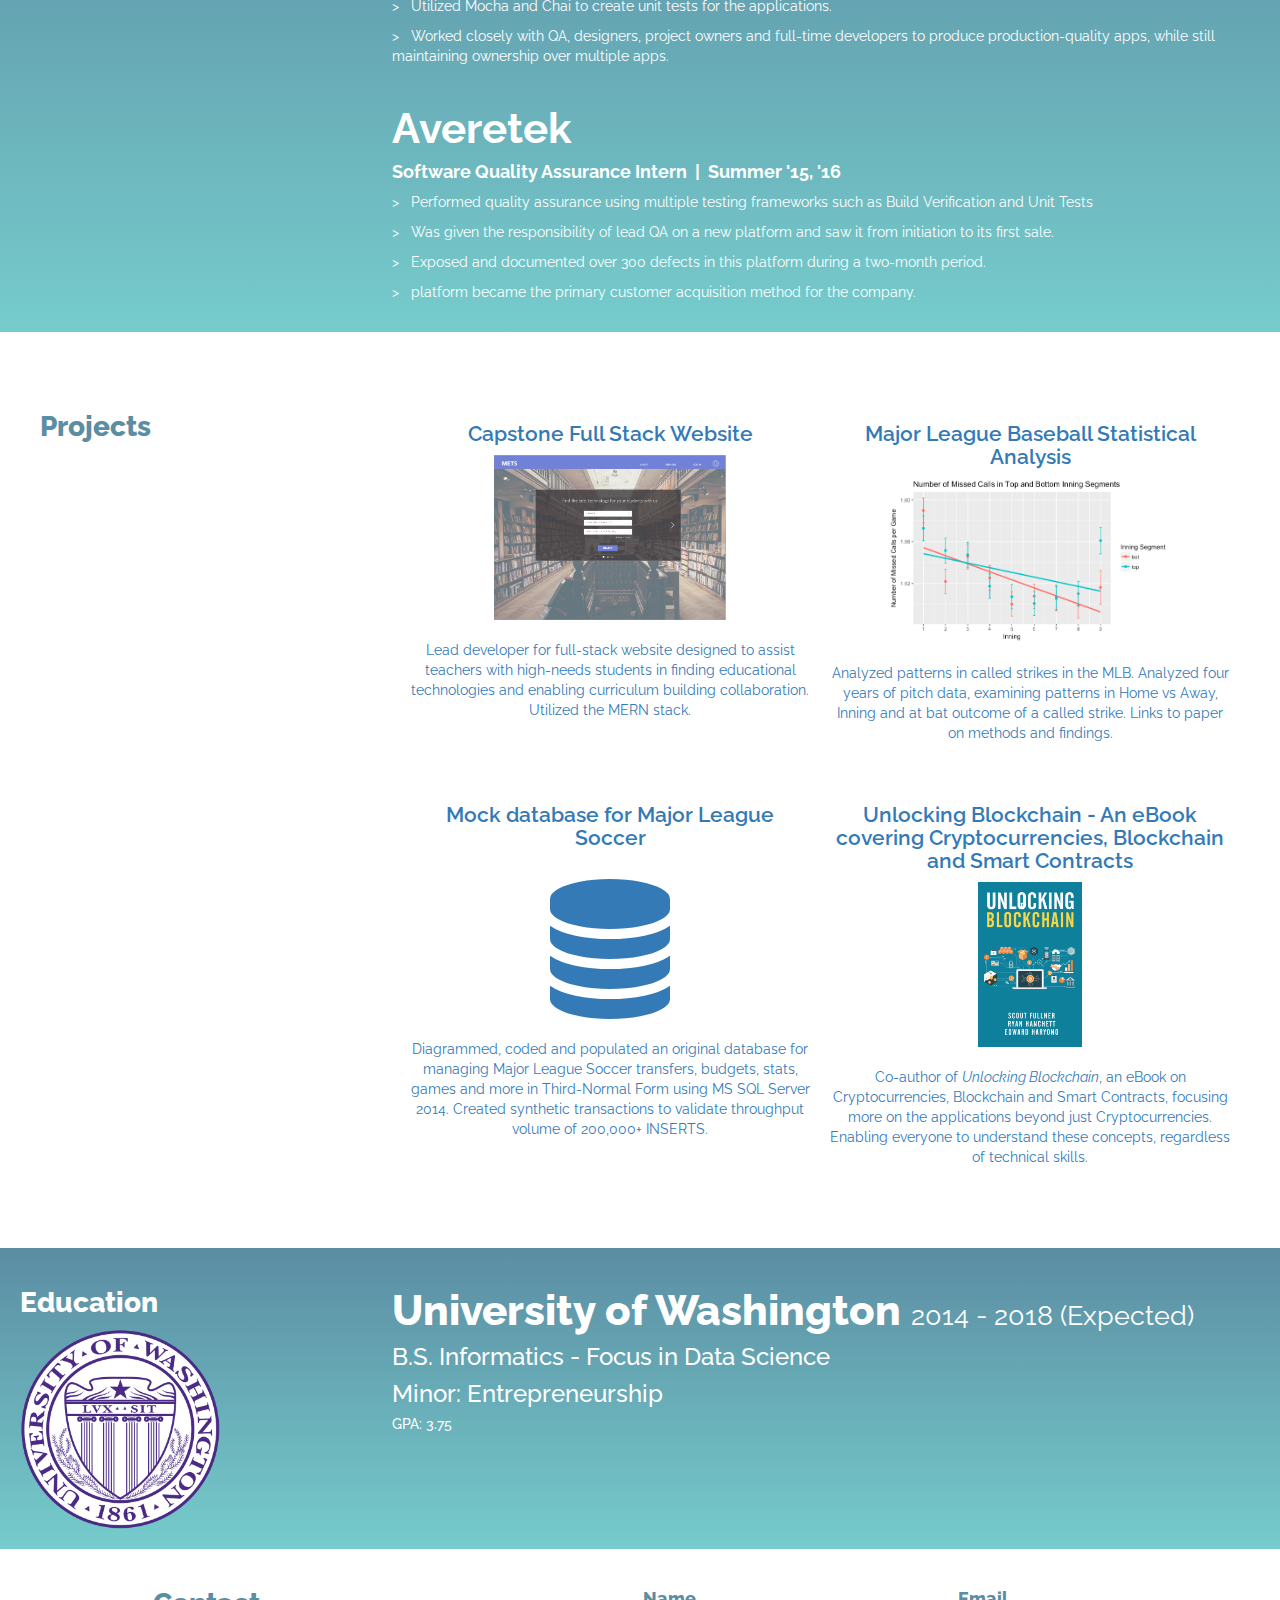
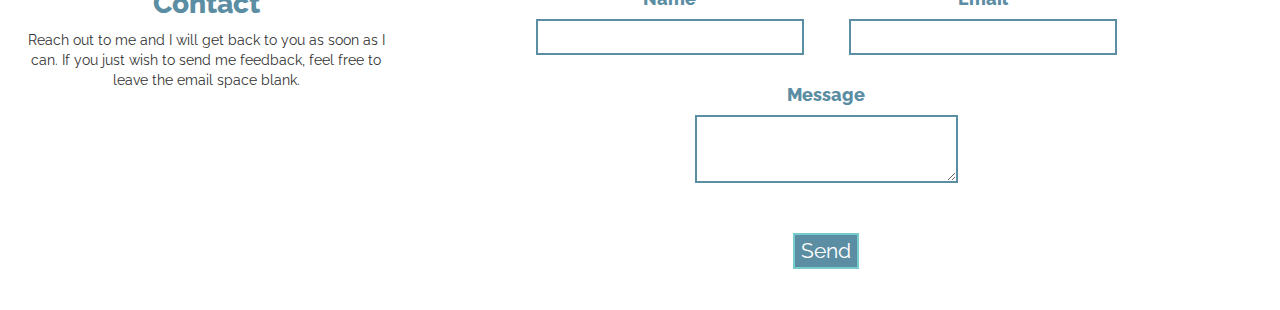
==== commit 43bfb095: "Removing Student From Header" ====
--- a/index.html
+++ b/index.html
@@ -28,8 +28,6 @@
       <h2>Developer </h2>
       <i class="fa fa-minus"></i>
       <h2>Data Scientist </h2>
-      <i class="fa fa-minus"></i>
-      <h2>Student</h2>
       <div class="icon">
         <a class="links" href="https://www.linkedin.com/in/hanchettr/" target="_blank">
           <i class="fa fa-linkedin fa-5x"></i>
